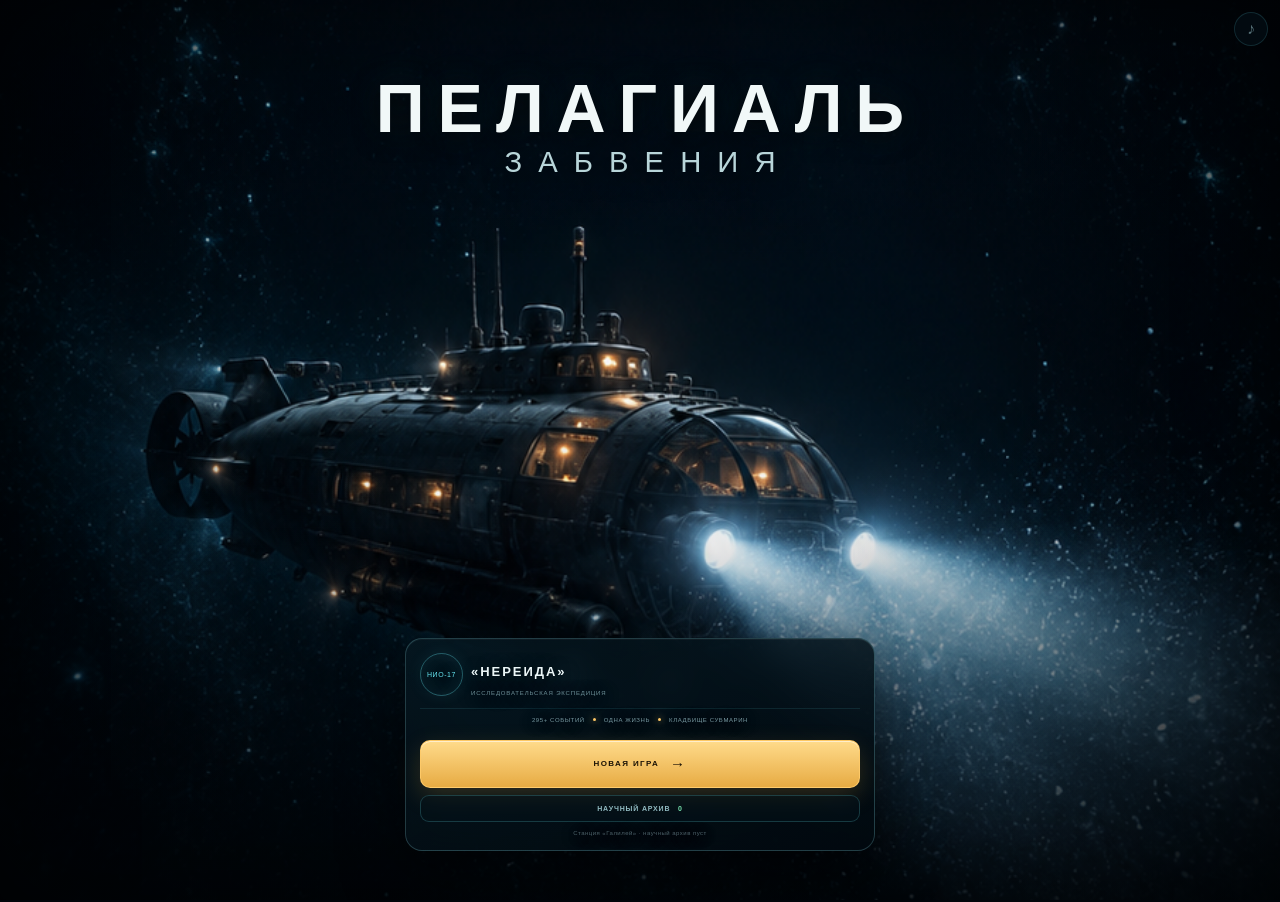
==== index.html @ 8b0d0ba3 "Add files via upload" ====
<!doctype html>
<html lang="ru">
<head>
  <meta charset="utf-8">
  <meta name="viewport" content="width=device-width,initial-scale=1,viewport-fit=cover,user-scalable=no">
  <meta name="theme-color" content="#061019">
  <meta name="mobile-web-app-capable" content="yes">
  <meta name="apple-mobile-web-app-capable" content="yes">
  <meta name="apple-mobile-web-app-status-bar-style" content="black-translucent">
  <meta name="apple-mobile-web-app-title" content="Пелагиаль забвения">
  <meta name="application-name" content="Пелагиаль забвения">
  <meta name="format-detection" content="telephone=no">
  <meta name="description" content="Пелагиаль забвения — сюжетная подлёдная экспедиция">
  <title>Пелагиаль забвения</title>
  <link rel="manifest" href="manifest.webmanifest">
  <link rel="icon" href="app-icon-192.png" type="image/png">
  <link rel="apple-touch-icon" href="app-icon-180.png">
  <link rel="stylesheet" href="styles.css?v=29-new-app-id">
</head>
<body>
  <main id="game">
    <canvas id="ocean" aria-hidden="true"></canvas>
    <button id="musicToggle" class="music-toggle muted" type="button" aria-label="Включить музыку" aria-pressed="false" title="Музыка">♪</button>

    <header class="topbar glass">
      <div class="brand"><i>◉</i><div><b>ПЕЛАГИАЛЬ ЗАБВЕНИЯ</b><small>НАУЧНАЯ ЭКСПЕДИЦИЯ · НИО-17</small></div></div>
      <div class="depth"><small id="zoneName">ВЕРХНИЙ ОКЕАН</small><strong><span id="depthValue">2 140</span> м</strong></div>
    </header>

    <section class="resources glass" aria-label="Состояние подлодки">
      <div class="resource hull"><label>КОРПУС <b id="hullText">100%</b></label><i><em id="hullBar"></em></i></div>
      <div class="resource energy"><label>ЭНЕРГИЯ <b id="energyText">100%</b></label><i><em id="energyBar"></em></i></div>
      <div class="resource oxygen"><label>КИСЛОРОД <b id="oxygenText">100%</b></label><i><em id="oxygenBar"></em></i></div>
      <div class="resource heat"><label>ТЕПЛО <b id="heatText">62%</b></label><i><em id="heatBar"></em></i></div>
    </section>

    <section class="mission-card glass">
      <div><small>ТЕКУЩЕЕ ПОГРУЖЕНИЕ</small><h2 id="missionTitle">Погружение не начато</h2><p id="missionObjective">Начните новую игру и узнайте, что ждёт «Нереиду» в глубине.</p></div>
      <div class="route-progress"><i><em id="routeProgress"></em></i><span id="routeText">БАЗА «ГАЛИЛЕЙ»</span></div>
      <div class="mission-actions"><button id="archiveBtn" class="small-btn archive-button">АРХИВ <b id="archiveCount">0</b></button><button id="cargoBtn" class="small-btn cargo-button" disabled>ГРУЗ <b id="cargoCount">0/6</b></button><button id="journalBtn" class="small-btn">ЖУРНАЛ</button></div>
    </section>

    <section class="interior glass" aria-label="Интерьер подлодки Нереида">
      <header class="interior-heading">
        <div><small>БОКОВОЙ РАЗРЕЗ · НИО-17</small><b id="shipStatus">СИСТЕМЫ В НОРМЕ</b></div>
        <span id="ambientStatus">Лёд над корпусом: 11,4 км</span>
      </header>
      <div class="cutaway-scroll">
        <div id="submarine" class="submarine">
          <div class="outer-hull"></div>
          <div class="hull-ribs"></div>
          <div class="keel"></div>
          <div class="ballast ballast-a"></div><div class="ballast ballast-b"></div>
          <div class="bow"></div><div class="stern"></div><div class="conning"><i></i></div>
          <div class="propeller"><i></i><i></i><i></i></div>
          <div class="nav-light nav-light-a"></div><div class="nav-light nav-light-b"></div>
          <article class="room hydro-room" data-room="hydro">
            <div class="ceiling-lamp"></div><div class="pipes"></div>
            <div class="sonar-rack"><i></i><i></i><i></i></div><div class="chair"></div>
            <span class="person person-a"><i></i></span>
            <div class="room-label"><b>01 · ГИДРОФОН</b><small id="hydroTask">Пассивное наблюдение</small></div>
            <div class="room-fx"><i class="leak"></i><i class="spark"></i><i class="fire"></i></div>
          </article>
          <article class="room command-room" data-room="command">
            <div class="ceiling-lamp"></div><div class="pipes"></div>
            <div class="chart-table"><i></i></div><div class="windows"><i></i><i></i><i></i></div>
            <span class="person person-b"><i></i></span><span class="person person-c"><i></i></span>
            <div class="room-label"><b>02 · РУБКА</b><small id="commandTask">Стоянка у станции</small></div>
            <div class="room-fx"><i class="leak"></i><i class="spark"></i><i class="fire"></i></div>
          </article>
          <article class="room reactor-room" data-room="reactor">
            <div class="ceiling-lamp"></div><div class="pipes"></div>
            <div class="reactor"><i></i><span></span></div><div class="gauges"><i></i><i></i><i></i></div>
            <span class="person person-d"><i></i></span>
            <div class="room-label"><b>03 · РЕАКТОР</b><small id="reactorTask">Номинальная мощность</small></div>
            <div class="room-fx"><i class="leak"></i><i class="spark"></i><i class="fire"></i></div>
          </article>
          <article class="room lab-room" data-room="lab">
            <div class="ceiling-lamp"></div><div class="pipes"></div>
            <div class="specimen"><i></i></div><div class="lab-table"><i></i><i></i></div>
            <span class="person person-e"><i></i></span>
            <div class="room-label"><b>04 · ЛАБОРАТОРИЯ</b><small id="labTask">Контейнеры пусты</small></div>
            <div class="room-fx"><i class="leak"></i><i class="spark"></i><i class="fire"></i></div>
          </article>
          <div class="waterline"></div>
        </div>
      </div>
    </section>

    <section class="captain-console glass">
      <div class="passive-sonar" aria-label="Пассивный сонар">
        <canvas id="sonar" width="300" height="180"></canvas>
        <div class="sonar-copy"><small>ПАССИВНЫЙ ГИДРОФОН</small><b id="contactTitle">ОКЕАН СПОКОЕН</b><span id="contactText">Только треск ледяной коры</span></div>
      </div>
      <div class="journey-controls">
        <small>РЕЖИМ ДВИЖЕНИЯ</small>
        <div class="speed-buttons">
          <button data-speed="silent"><b>ТИХИЙ</b><span>меньше риска</span></button>
          <button data-speed="cruise" class="active"><b>КРЕЙСЕРСКИЙ</b><span>обычный ход</span></button>
          <button data-speed="full"><b>ПОЛНЫЙ</b><span>быстрее, опаснее</span></button>
        </div>
        <button id="continueBtn" class="continue-btn" disabled><span>ПОГРУЖАТЬСЯ ГЛУБЖЕ</span><small id="continueHint">Сначала начните новую игру</small></button>
      </div>
    </section>

    <section id="messageLog" class="message-log glass" aria-live="polite">«Нереида» закреплена в доке станции «Галилей».</section>

    <div id="intro" class="overlay visible">
      <section class="dialog intro-dialog">
        <header class="menu-heading">
          <h1>ПЕЛАГИАЛЬ <span>ЗАБВЕНИЯ</span></h1>
        </header>
        <div class="menu-launch">
          <div class="menu-vessel"><span>НИО-17</span><b>«НЕРЕИДА»</b><small>ИССЛЕДОВАТЕЛЬСКАЯ ЭКСПЕДИЦИЯ</small></div>
          <div class="menu-meta"><span>295+ СОБЫТИЙ</span><i></i><span>ОДНА ЖИЗНЬ</span><i></i><span>КЛАДБИЩЕ СУБМАРИН</span></div>
          <button id="startBtn" class="primary-btn">НОВАЯ ИГРА <span>→</span></button>
          <button id="menuArchiveBtn" class="menu-archive-btn">НАУЧНЫЙ АРХИВ <b id="menuArchiveCount">0</b></button>
          <small id="saveNote">Станция «Галилей» · канал связи установлен</small>
        </div>
      </section>
    </div>

    <div id="eventOverlay" class="overlay event-overlay" role="dialog" aria-modal="true">
      <section class="dialog event-dialog">
        <div class="event-art"><div id="eventGlyph">◉</div><i></i><i></i><i></i></div>
        <div id="eventSequence" class="event-sequence" aria-hidden="true"><span>КРУПНОЕ СОБЫТИЕ</span><i><em></em></i><b>ЭТАП 1/3</b></div>
        <div class="eyebrow" id="eventType">СОБЫТИЕ</div>
        <h2 id="eventTitle">Неизвестный сигнал</h2>
        <p id="eventText"></p>
        <blockquote id="eventQuote"></blockquote>
        <div id="eventChoices" class="event-choices"></div>
        <div id="eventResult" class="event-result"><p></p><div class="effects"></div><button id="eventContinue" class="primary-btn">ПРОДОЛЖИТЬ</button></div>
      </section>
    </div>

    <div id="zoneOverlay" class="overlay zone-overlay" role="dialog" aria-modal="true" aria-labelledby="zoneTitle">
      <section class="dialog zone-dialog">
        <div class="zone-visual"><div id="zoneGlyph">I</div><i></i><i></i><i></i></div>
        <div id="zoneCode" class="eyebrow">ЗОНА I</div>
        <h2 id="zoneTitle">ПОДЛЁДНЫЙ ШЕЛЬФ</h2>
        <b id="zoneSubtitle" class="zone-subtitle">Граница человеческого присутствия</b>
        <p id="zoneDescription"></p>
        <div id="zonePhenomena" class="zone-phenomena"></div>
        <div class="zone-risk"><span>ОЦЕНКА ЭКСПЕДИЦИИ</span><b id="zoneRisk">УМЕРЕННЫЙ РИСК</b></div>
        <button id="zoneContinue" class="primary-btn">ПРОДОЛЖИТЬ ПОГРУЖЕНИЕ</button>
      </section>
    </div>

    <div id="journalOverlay" class="overlay journal-overlay">
      <section class="dialog journal-dialog">
        <header><div><div class="eyebrow">ПАМЯТЬ «НЕРЕИДЫ»</div><h2>КАПИТАНСКИЙ ЖУРНАЛ</h2></div><button id="closeJournal" class="close-btn">×</button></header>
        <div id="journalEntries" class="journal-entries"></div>
      </section>
    </div>

    <div id="cargoOverlay" class="overlay cargo-overlay" role="dialog" aria-modal="true" aria-labelledby="cargoTitle">
      <section class="dialog cargo-dialog">
        <header><div><div class="eyebrow">СКЛАДСКОЙ МОДУЛЬ · 6 ЯЧЕЕК</div><h2 id="cargoTitle">ГРУЗОВОЙ ОТСЕК</h2></div><button id="closeCargo" class="close-btn" aria-label="Закрыть">×</button></header>
        <div class="cargo-summary"><span id="cargoStatus">ОТСЕК ПУСТ</span><small>Находки не переносятся на новую лодку, но могут сохраниться в затонувшем корпусе.</small></div>
        <div id="cargoSlots" class="cargo-slots"></div>
      </section>
    </div>

    <div id="archiveOverlay" class="overlay archive-overlay" role="dialog" aria-modal="true" aria-labelledby="archiveTitle">
      <section class="dialog archive-dialog">
        <header><div><div class="eyebrow">НАУЧНАЯ БАЗА ДАННЫХ · НИО-17</div><h2 id="archiveTitle">АРХИВ ОТКРЫТИЙ</h2></div><button id="closeArchive" class="close-btn" aria-label="Закрыть">×</button></header>
        <div class="archive-overview"><div><strong id="archiveTotal">0</strong><span>ЗАПИСЕЙ</span></div><p>Каждое подтверждённое наблюдение сохраняется между экспедициями. Альтернативные решения могут открыть другие сведения об одном феномене.</p></div>
        <div id="archiveFilters" class="archive-filters"></div>
        <div id="archiveEntries" class="archive-entries"></div>
      </section>
    </div>

    <div id="endOverlay" class="overlay end-overlay">
      <section class="dialog end-dialog">
        <div class="eyebrow" id="endEyebrow">СВЯЗЬ ПОТЕРЯНА</div>
        <h2 id="endTitle">Океан запомнил «Нереиду»</h2><p id="endText"></p>
        <button id="endBtn" class="primary-btn">НОВАЯ ИГРА</button>
      </section>
    </div>
  </main>
  <script src="events-pack-2.js?v=29-new-app-id"></script>
  <script src="events-pack-3.js?v=29-new-app-id"></script>
  <script src="major-scenes.js?v=29-new-app-id"></script>
  <script src="science-data.js?v=29-new-app-id"></script>
  <script src="app.js?v=29-new-app-id"></script>
</body>
</html>
---- styles.css ----
:root{--cyan:#66e8f3;--blue:#1685a1;--amber:#ffc867;--red:#ff665c;--green:#76e1ae;--ink:#030a10;--panel:rgba(5,18,27,.86);--line:rgba(102,232,243,.18)}
*{box-sizing:border-box}
html{width:100%;height:100%;overflow:hidden;overscroll-behavior:none;background:#02070c}
body{width:100%;height:100%;margin:0;overflow-x:hidden;overflow-y:auto;overscroll-behavior:none;-webkit-overflow-scrolling:touch;background:#02070c;color:#dcebed;font-family:Inter,Segoe UI,Arial,sans-serif}
body.app-standalone{-webkit-user-select:none;user-select:none;-webkit-touch-callout:none}
input,textarea,[contenteditable="true"]{-webkit-user-select:text;user-select:text}
button{font:inherit}
#game{position:relative;min-height:100vh;min-height:100dvh;padding:max(12px,env(safe-area-inset-top)) max(12px,env(safe-area-inset-right)) max(22px,env(safe-area-inset-bottom)) max(12px,env(safe-area-inset-left));overflow:hidden;background:radial-gradient(circle at 50% 20%,rgba(18,84,104,.25),transparent 35%)}
#ocean{position:fixed;inset:0;width:100%;height:100%;opacity:.7;pointer-events:none}
.music-toggle{position:fixed;z-index:80;top:max(12px,env(safe-area-inset-top));right:12px;width:34px;height:34px;padding:0;border:1px solid rgba(102,232,243,.34);border-radius:50%;color:var(--cyan);background:rgba(3,14,22,.72);box-shadow:0 5px 20px rgba(0,0,0,.38),inset 0 0 16px rgba(102,232,243,.06);backdrop-filter:blur(9px);font-size:16px;line-height:1;cursor:pointer;transition:.25s}
.music-toggle:hover{border-color:var(--cyan);box-shadow:0 5px 22px rgba(0,0,0,.45),0 0 15px rgba(102,232,243,.15)}
.music-toggle.muted{color:#58737a;border-color:rgba(102,232,243,.14);box-shadow:none}
.glass{position:relative;z-index:2;border:1px solid var(--line);background:linear-gradient(145deg,rgba(8,29,40,.9),rgba(2,11,18,.92));box-shadow:0 12px 32px rgba(0,0,0,.35),inset 0 1px rgba(255,255,255,.025);backdrop-filter:blur(12px)}
.topbar{height:58px;max-width:1100px;margin:0 auto 8px;padding:9px 55px 9px 13px;display:flex;align-items:center;justify-content:space-between;border-radius:15px}
.brand{display:flex;align-items:center;gap:9px}.brand>i{display:grid;place-items:center;width:34px;height:34px;border:1px solid rgba(102,232,243,.3);border-radius:50%;color:var(--cyan);font-style:normal;box-shadow:0 0 18px rgba(102,232,243,.16)}
.brand b,.brand small,.depth small,.depth strong{display:block}.brand b{font-size:12px;letter-spacing:.18em}.brand small{margin-top:2px;color:#668992;font-size:6px;letter-spacing:.13em}
.depth{text-align:right}.depth small{color:#6b9099;font-size:6px;letter-spacing:.14em}.depth strong{margin-top:2px;color:var(--cyan);font-size:15px}
.resources{max-width:1100px;margin:0 auto 8px;padding:9px 11px;display:grid;grid-template-columns:repeat(4,1fr);gap:10px;border-radius:13px}
.resource label{display:flex;justify-content:space-between;margin-bottom:5px;color:#7998a0;font-size:7px;letter-spacing:.09em}.resource label b{color:#d8e8eb}.resource>i{display:block;height:5px;overflow:hidden;border-radius:5px;background:#081218}.resource>i>em{display:block;width:100%;height:100%;border-radius:inherit;background:var(--cyan);box-shadow:0 0 9px var(--cyan);transition:width .45s}
.resource.energy>i>em{background:#efbf65;box-shadow:0 0 9px #efbf65}.resource.oxygen>i>em{background:#68bff3;box-shadow:0 0 9px #68bff3}.resource.heat>i>em{background:#e98562;box-shadow:0 0 9px #e98562}
.mission-card{max-width:1100px;margin:0 auto 8px;padding:12px 13px;display:grid;grid-template-columns:1fr minmax(210px,.8fr) auto;align-items:center;gap:14px;border-radius:14px}
.mission-card small{color:var(--amber);font-size:6px;letter-spacing:.15em}.mission-card h2{margin:3px 0 2px;font-size:14px}.mission-card p{margin:0;color:#78949c;font-size:8px}
.route-progress>i{display:block;height:6px;overflow:hidden;border-radius:6px;background:#08151c}.route-progress>i>em{display:block;width:0;height:100%;border-radius:inherit;background:linear-gradient(90deg,var(--cyan),var(--amber));box-shadow:0 0 12px rgba(102,232,243,.5);transition:width .55s}.route-progress>span{display:block;margin-top:5px;color:#66848d;font-size:6px;letter-spacing:.11em;text-align:center}
.mission-actions{display:flex;gap:5px}.small-btn,.close-btn{border:1px solid rgba(102,232,243,.26);color:#9cc6cd;background:rgba(102,232,243,.05);cursor:pointer}.small-btn{padding:7px 9px;border-radius:7px;font-size:6px;letter-spacing:.12em}.small-btn:hover{border-color:var(--cyan);color:var(--cyan)}
.interior{max-width:1100px;margin:0 auto 8px;padding:11px;border-radius:17px;overflow:hidden}
.interior-heading{display:flex;justify-content:space-between;align-items:center;margin-bottom:8px}.interior-heading small,.interior-heading b{display:block}.interior-heading small{color:#607f88;font-size:6px;letter-spacing:.14em}.interior-heading b{margin-top:2px;color:var(--green);font-size:9px;letter-spacing:.08em}.interior-heading>span{color:#5d7a83;font-size:7px}
.cutaway-scroll{overflow-x:auto;overflow-y:hidden;overscroll-behavior:contain;padding:18px 12px 12px;scrollbar-width:thin;scrollbar-color:#174b5a #061017}
.submarine{position:relative;width:980px;height:286px;margin:auto;filter:drop-shadow(0 15px 14px rgba(0,0,0,.65));transition:filter .3s}
.outer-hull{position:absolute;inset:15px 40px 18px;border:13px solid #233a43;border-radius:47% 51% 44% 48%/48% 45% 52% 48%;background:#071219;box-shadow:inset 0 0 0 4px #0b2129,inset 0 0 35px #000,0 0 0 3px #101c21}
.bow{position:absolute;z-index:-1;left:3px;top:81px;width:90px;height:130px;border-radius:80% 0 0 80%;background:linear-gradient(90deg,#16262d,#2a424a)}.stern{position:absolute;z-index:-1;right:0;top:90px;width:95px;height:110px;clip-path:polygon(0 12%,58% 0,100% 18%,69% 50%,100% 82%,58% 100%,0 88%);background:#1b3038}
.conning{position:absolute;z-index:4;left:416px;top:-8px;width:150px;height:53px;border:7px solid #263e47;border-bottom:0;border-radius:50% 50% 0 0;background:#0a1b22}.conning::before{content:"";position:absolute;left:66px;top:-33px;width:9px;height:34px;background:#29434c}.conning i{position:absolute;left:16px;right:16px;bottom:5px;height:9px;background:repeating-linear-gradient(90deg,#6ee5ef 0 8px,transparent 8px 18px);opacity:.3}
.room{position:absolute;z-index:2;top:49px;height:205px;overflow:hidden;border:2px solid #2b4650;background:linear-gradient(#10242c,#08151b 70%,#101a1d);box-shadow:inset 0 0 25px #020608}
.hydro-room{left:82px;width:208px;border-radius:34% 0 0 30%}.command-room{left:292px;width:225px}.reactor-room{left:519px;width:210px}.lab-room{left:731px;width:170px;border-radius:0 30% 34% 0}
.room::before{content:"";position:absolute;left:0;right:0;bottom:28px;height:4px;background:#27373b;box-shadow:0 4px #050a0c}
.ceiling-lamp{position:absolute;z-index:6;left:36%;top:9px;width:55px;height:6px;border-radius:5px;background:#cbebdc;box-shadow:0 0 16px 6px rgba(191,239,218,.18);animation:lamp 5s infinite}.pipes{position:absolute;left:0;right:0;top:23px;height:8px;border-top:3px solid #31444a;border-bottom:2px solid #19282d}
.room-label{position:absolute;z-index:8;left:8px;right:8px;bottom:4px}.room-label b,.room-label small{display:block}.room-label b{color:#a9c4c8;font-size:7px;letter-spacing:.08em}.room-label small{margin-top:2px;color:#58747c;font-size:6px}
.sonar-rack{position:absolute;left:21px;right:42px;top:48px;height:88px;border:3px solid #263f48;border-radius:8px;background:#07141a;box-shadow:inset 0 0 16px #000}.sonar-rack i{display:inline-block;width:35px;height:35px;margin:12px 3px 0 7px;border:2px solid #1d6270;border-radius:50%;background:repeating-radial-gradient(circle,rgba(102,232,243,.35) 0 1px,transparent 1px 7px),conic-gradient(transparent,#5ce3ed,transparent 20%);box-shadow:0 0 10px rgba(102,232,243,.2)}.chair{position:absolute;right:17px;bottom:33px;width:26px;height:45px;border:5px solid #303e40;border-radius:5px;transform:skew(-5deg)}
.windows{position:absolute;left:15px;right:15px;top:41px;display:flex;gap:8px}.windows i{flex:1;height:45px;border:4px solid #263f48;border-radius:45%;background:radial-gradient(circle at 60% 45%,#267b8d,#05171f 60%);box-shadow:inset 0 0 14px #000}.chart-table{position:absolute;left:58px;bottom:45px;width:105px;height:45px;transform:perspective(80px) rotateX(25deg);border:5px solid #31444a;background:#07171d}.chart-table i{display:block;margin:8px;height:16px;background:linear-gradient(90deg,transparent,#45cdda,transparent);opacity:.4}
.reactor{position:absolute;left:54px;top:47px;width:78px;height:114px;border:7px solid #33464a;border-radius:42%;background:#071217;box-shadow:inset 0 0 25px #000}.reactor i{position:absolute;inset:16px;border-radius:40%;background:linear-gradient(90deg,#165f72,#7ff6ef,#165f72);box-shadow:0 0 20px #38cdd8;animation:reactor 2.2s infinite}.reactor span{position:absolute;left:-24px;right:-24px;top:48px;height:12px;border:4px solid #3a4d4d}.gauges{position:absolute;right:11px;top:50px}.gauges i{display:block;width:33px;height:24px;margin:5px;border:2px solid #405258;border-radius:50%;background:radial-gradient(circle at 45% 55%,#8bd8d6 0 1px,#0b171a 2px)}
.specimen{position:absolute;left:22px;top:42px;width:62px;height:110px;border:5px solid #2d4d56;border-radius:40% 40% 14% 14%;background:linear-gradient(90deg,rgba(30,152,164,.18),rgba(84,230,218,.35),rgba(30,152,164,.15));box-shadow:inset 0 0 15px #000,0 0 15px rgba(58,219,218,.12)}.specimen i{position:absolute;left:21px;top:36px;width:18px;height:38px;border-radius:50%;background:#91e3c5;box-shadow:0 0 14px #63d5b3;animation:float 3s ease-in-out infinite}.lab-table{position:absolute;right:8px;bottom:38px;width:65px;height:49px;border-top:6px solid #3b4d50}.lab-table i{display:inline-block;width:13px;height:25px;margin:6px;border:2px solid #39717a;background:#0b2d32}
.person{position:absolute;z-index:7;bottom:31px;width:38px;height:96px;background-image:url("assets/crew-sprites-v1.png");background-repeat:no-repeat;background-size:400% 100%;filter:drop-shadow(0 5px 3px rgba(0,0,0,.75));animation:crew-idle 3.2s ease-in-out infinite;transform-origin:center bottom}.person::before,.person::after,.person i{display:none}.person-a{right:8px;background-position:0 0}.person-b{left:18px;background-position:33.333% 0}.person-c{right:13px;background-position:0 0;transform:scaleX(-1);animation-delay:.7s}.person-d{left:9px;background-position:66.666% 0;animation-delay:1.2s}.person-e{right:7px;background-position:100% 0;animation-delay:1.7s}
.room-fx>*{display:none}.submarine.damage-leak .room:nth-of-type(3) .leak,.submarine.damage-spark .room:nth-of-type(4) .spark,.submarine.damage-fire .room:nth-of-type(5) .fire{display:block;position:absolute;z-index:10}.leak{right:20px;top:28px;width:4px;height:120px;background:linear-gradient(#8ff4ff,rgba(64,170,197,.2));box-shadow:0 0 9px #75e9f7;animation:leak .7s infinite}.spark{left:30px;top:33px;width:5px;height:5px;background:#fff;border-radius:50%;box-shadow:10px 8px #f7ba4e,-8px 14px #fff,5px 21px #f4743d;animation:spark .32s infinite}.fire{left:20px;bottom:30px;width:25px;height:38px;border-radius:50% 50% 25% 25%;background:radial-gradient(circle at 50% 80%,#fff5a7,#ff8a35 38%,#d72c18 67%,transparent 69%);filter:drop-shadow(0 0 9px #f44);animation:fire .25s infinite alternate}.waterline{position:absolute;z-index:5;left:70px;right:68px;bottom:28px;height:0;background:linear-gradient(rgba(55,164,194,.55),rgba(3,69,96,.78));pointer-events:none;transition:height .8s}
.submarine.flooded .waterline{height:55px}.submarine.blackout .room{filter:brightness(.38)}.submarine.blackout .ceiling-lamp{animation:flicker .18s infinite}.submarine.warning{animation:shake .17s 5}
.captain-console{max-width:1100px;margin:0 auto 8px;padding:10px;display:grid;grid-template-columns:minmax(240px,.75fr) 1.25fr;gap:11px;border-radius:16px}
.passive-sonar{position:relative;min-height:180px;overflow:hidden;border:1px solid rgba(102,232,243,.15);border-radius:12px;background:radial-gradient(circle,#0c4c59,#04141c 65%,#02080d)}.passive-sonar canvas{display:block;width:100%;height:180px;opacity:.72}.sonar-copy{position:absolute;left:11px;right:11px;bottom:9px;text-shadow:0 2px 5px #000}.sonar-copy>*{display:block}.sonar-copy small{color:#66a0aa;font-size:6px;letter-spacing:.15em}.sonar-copy b{margin:3px 0;color:var(--cyan);font-size:9px;letter-spacing:.06em}.sonar-copy span{color:#8aa8af;font-size:7px}
.journey-controls{display:flex;flex-direction:column;justify-content:center;padding:4px}.journey-controls>small{margin-bottom:7px;color:#65848d;font-size:6px;letter-spacing:.14em}.speed-buttons{display:grid;grid-template-columns:repeat(3,1fr);gap:6px}.speed-buttons button{padding:10px 5px;border:1px solid rgba(102,232,243,.14);border-radius:9px;color:#73939b;background:#06151c;cursor:pointer}.speed-buttons b,.speed-buttons span{display:block}.speed-buttons b{font-size:7px;letter-spacing:.09em}.speed-buttons span{margin-top:3px;font-size:6px}.speed-buttons button.active{border-color:var(--amber);color:#ffe0a3;background:rgba(255,200,103,.08);box-shadow:inset 0 0 20px rgba(255,200,103,.04)}
.continue-btn,.primary-btn{border:1px solid var(--amber);border-radius:10px;color:#231604;background:linear-gradient(#ffd680,#e7a83b);box-shadow:0 7px 20px rgba(232,169,61,.13);cursor:pointer}.continue-btn{margin-top:8px;padding:12px}.continue-btn span,.continue-btn small{display:block}.continue-btn span{font-size:9px;font-weight:800;letter-spacing:.12em}.continue-btn small{margin-top:3px;font-size:6px;opacity:.7}.continue-btn:disabled{border-color:#294049;color:#60747a;background:#0a171d;box-shadow:none;cursor:not-allowed}
.message-log{max-width:1100px;margin:0 auto;padding:9px 12px;border-radius:11px;color:#71909a;font-size:7px;line-height:1.4}
.overlay{position:fixed;z-index:50;inset:0;display:none;align-items:center;justify-content:center;padding:max(16px,env(safe-area-inset-top)) max(16px,env(safe-area-inset-right)) max(16px,env(safe-area-inset-bottom)) max(16px,env(safe-area-inset-left));background:rgba(1,6,10,.94);backdrop-filter:blur(12px);overflow-y:auto;overscroll-behavior:contain}.overlay.visible{display:flex}.dialog{width:min(620px,100%);max-height:calc(100vh - 32px);max-height:calc(100dvh - 32px);overflow-y:auto;overscroll-behavior:contain;padding:22px;border:1px solid rgba(102,232,243,.2);border-radius:18px;background:linear-gradient(145deg,#0a222d,#030c13 72%);box-shadow:0 25px 80px #000}.eyebrow{color:var(--amber);font-size:7px;letter-spacing:.17em}.dialog h1{margin:5px 0 11px;font-size:34px;letter-spacing:.12em}.dialog h2{margin:4px 0 9px;font-size:22px}.dialog p{color:#91aab1;font-size:10px;line-height:1.6}.intro-dialog{position:relative;text-align:center;overflow:hidden}.intro-dialog::before{content:"";position:absolute;left:50%;top:-230px;width:430px;height:430px;transform:translateX(-50%);border:1px solid rgba(102,232,243,.1);border-radius:50%;box-shadow:0 0 80px rgba(57,176,195,.13)}.intro-dialog>*{position:relative}.simple-rules{margin:18px 0;display:grid;grid-template-columns:repeat(3,1fr);gap:6px}.simple-rules span{padding:10px 5px;border:1px solid rgba(102,232,243,.1);border-radius:9px;color:#6f929a;font-size:7px}.simple-rules b{display:block;margin-bottom:4px;color:var(--cyan);font-size:11px}.primary-btn{width:100%;padding:12px;font-size:8px;font-weight:800;letter-spacing:.12em}.intro-dialog>small{display:block;margin-top:9px;color:#4e6c74;font-size:6px}
.event-dialog{width:min(560px,100%)}.event-art{position:relative;height:135px;margin:-22px -22px 18px;display:grid;place-items:center;overflow:hidden;background:radial-gradient(circle at 50% 55%,#155b6b,transparent 32%),linear-gradient(#061a24,#02090e)}.event-art::before{content:"";position:absolute;width:250px;height:250px;border:1px solid rgba(102,232,243,.12);border-radius:50%;box-shadow:0 0 40px rgba(102,232,243,.08)}.event-art div{position:relative;z-index:2;color:var(--cyan);font-size:47px;text-shadow:0 0 25px var(--cyan)}.event-art>i{position:absolute;width:4px;height:4px;border-radius:50%;background:#8eeaf1;box-shadow:0 0 8px #8eeaf1}.event-art>i:nth-of-type(1){left:20%;top:34%}.event-art>i:nth-of-type(2){right:17%;top:63%}.event-art>i:nth-of-type(3){left:63%;top:20%}.event-dialog blockquote{margin:11px 0;padding:9px 11px;border-left:2px solid var(--amber);color:#b7c8ca;background:rgba(255,200,103,.035);font-size:9px;font-style:italic;line-height:1.5}.event-choices{display:grid;gap:7px;margin-top:15px}.event-choices button{padding:10px 11px;border:1px solid rgba(102,232,243,.18);border-radius:10px;color:#b6cfd3;background:rgba(7,28,37,.82);text-align:left;cursor:pointer}.event-choices button:hover{border-color:var(--cyan);background:rgba(102,232,243,.07)}.event-choices b,.event-choices span,.event-choices small{display:block}.event-choices b{font-size:9px}.event-choices span{margin:3px 0;color:#78969e;font-size:7px;line-height:1.35}.event-choices small{color:var(--amber);font-size:6px;letter-spacing:.06em}.event-result{display:none;margin-top:14px;padding-top:12px;border-top:1px solid rgba(102,232,243,.12)}.event-result.visible{display:block}.event-result .effects{display:flex;flex-wrap:wrap;gap:5px;margin:9px 0 13px}.effect{padding:5px 7px;border:1px solid rgba(102,232,243,.14);border-radius:6px;color:#8ed4dc;font-size:7px}.effect.bad{border-color:rgba(255,102,92,.25);color:#ff8e86}.effect.good{border-color:rgba(118,225,174,.25);color:#8be8bb}
.missions-dialog,.journal-dialog{width:min(760px,100%)}.missions-dialog header,.journal-dialog header{display:flex;justify-content:space-between;align-items:flex-start}.close-btn{width:34px;height:34px;border-radius:50%;font-size:19px}.missions-lead{margin-top:0}.mission-list{display:grid;grid-template-columns:repeat(2,1fr);gap:9px;margin-top:14px}.mission-option{position:relative;min-height:175px;padding:13px;border:1px solid rgba(102,232,243,.14);border-radius:13px;color:#b8cdd1;background:linear-gradient(145deg,rgba(11,44,56,.7),rgba(3,14,21,.9));text-align:left;cursor:pointer}.mission-option:hover{border-color:var(--cyan)}.mission-option.locked{opacity:.38;cursor:not-allowed}.mission-option.complete::after{content:"ИССЛЕДОВАНО";position:absolute;right:8px;top:8px;padding:4px 6px;border:1px solid rgba(118,225,174,.3);border-radius:5px;color:var(--green);font-size:5px;letter-spacing:.1em}.mission-option>span{display:grid;place-items:center;width:35px;height:35px;margin-bottom:9px;border:1px solid rgba(102,232,243,.25);border-radius:50%;color:var(--cyan);font-size:17px}.mission-option small,.mission-option b,.mission-option em{display:block}.mission-option small{color:var(--amber);font-size:6px;letter-spacing:.11em}.mission-option b{margin:3px 0 6px;font-size:12px}.mission-option p{margin:0 0 8px;font-size:8px;line-height:1.45}.mission-option em{position:absolute;left:13px;bottom:11px;color:#698a93;font-size:6px;font-style:normal}.journal-entries{display:grid;gap:8px;margin-top:14px}.journal-entry{padding:11px;border-left:2px solid var(--cyan);background:rgba(102,232,243,.035)}.journal-entry small{color:#61848c;font-size:6px;letter-spacing:.12em}.journal-entry b{display:block;margin:3px 0;font-size:10px}.journal-entry p{margin:0;font-size:8px}.end-dialog{text-align:center}
@keyframes lamp{0%,88%,100%{opacity:1}89%{opacity:.2}91%{opacity:.8}93%{opacity:.15}95%{opacity:1}}@keyframes reactor{50%{filter:brightness(1.45);transform:scale(.97)}}@keyframes float{50%{transform:translateY(-7px) rotate(7deg)}}@keyframes idle{50%{transform:translateY(-1px)}}@keyframes leak{50%{opacity:.55;transform:scaleY(.96)}}@keyframes spark{50%{opacity:.2;transform:translate(2px,4px)}}@keyframes fire{to{transform:scaleX(.85) scaleY(1.08)}}@keyframes flicker{0%,100%{opacity:.15}50%{opacity:.8}}@keyframes shake{25%{transform:translateX(-2px)}75%{transform:translateX(2px)}}
@media(max-width:720px){
  #game{padding-left:7px;padding-right:7px}.topbar{height:52px}.brand small{max-width:180px}.resources{grid-template-columns:repeat(2,1fr);gap:8px}.mission-card{grid-template-columns:1fr auto}.route-progress{grid-column:1/-1;grid-row:2}.mission-actions{grid-column:2;grid-row:1}.mission-card p{max-width:260px}.captain-console{grid-template-columns:1fr}.passive-sonar,.passive-sonar canvas{min-height:145px;height:145px}.dialog{padding:17px}.event-art{margin:-17px -17px 16px}.mission-list{grid-template-columns:1fr}.simple-rules{grid-template-columns:1fr}.simple-rules span{display:flex;align-items:center;gap:9px;text-align:left}.simple-rules b{margin:0}.interior-heading>span{display:none}
}
@media(max-width:420px){.brand b{font-size:10px}.brand small{font-size:5px;max-width:145px}.depth strong{font-size:12px}.mission-card h2{font-size:12px}.mission-card p{font-size:7px}.small-btn{padding:6px}.speed-buttons b{font-size:6px}.speed-buttons span{font-size:5px}.dialog h1{font-size:28px}.dialog h2{font-size:19px}}
@media(prefers-reduced-motion:reduce){*{animation-duration:.01ms!important;animation-iteration-count:1!important;transition-duration:.01ms!important}}

/* v17 · cinematic Europa main menu */
#intro{padding:0;align-items:stretch;overflow:hidden;background:#01070b;backdrop-filter:none}
#intro::before{content:"";position:absolute;z-index:0;inset:-2%;background-image:linear-gradient(180deg,rgba(0,6,11,.18) 0%,rgba(0,7,12,0) 34%,rgba(0,4,8,.05) 58%,rgba(0,4,8,.78) 100%),url("assets/menu-nereida-v1.png");background-size:cover;background-position:center 48%;animation:menu-breathe 18s ease-in-out infinite alternate;transform-origin:center}
#intro::after{content:"";position:absolute;z-index:1;inset:0;pointer-events:none;background:radial-gradient(ellipse at 50% 48%,transparent 24%,rgba(0,5,9,.18) 62%,rgba(0,3,6,.7) 100%),linear-gradient(90deg,rgba(0,4,8,.4),transparent 22%,transparent 78%,rgba(0,4,8,.4));box-shadow:inset 0 0 100px rgba(0,0,0,.48)}
#intro .intro-dialog{position:relative;z-index:2;width:min(760px,100%);height:100%;max-height:none;padding:max(28px,env(safe-area-inset-top)) 22px max(24px,env(safe-area-inset-bottom));display:flex;flex-direction:column;justify-content:space-between;align-items:center;overflow:visible;border:0;border-radius:0;background:none;box-shadow:none;text-align:center;text-shadow:0 2px 16px #000}
#intro .intro-dialog::before{display:none}
.menu-heading{width:100%;padding-top:clamp(18px,5.5vh,70px);animation:menu-reveal 1.2s ease-out both}
.menu-heading .eyebrow{color:#9dc9d0;font-size:clamp(7px,1.1vw,10px);font-weight:600;letter-spacing:.34em;text-shadow:0 0 20px rgba(102,232,243,.48)}
#intro .menu-heading h1{margin:0;color:#f1f8f8;font-size:clamp(34px,7.3vw,68px);font-weight:650;line-height:.9;letter-spacing:.19em;text-indent:.19em;text-shadow:0 4px 24px #000,0 0 42px rgba(104,220,234,.14)}
#intro .menu-heading h1 span{display:block;margin-top:10px;color:#b8d5d9;font-size:.43em;font-weight:500;letter-spacing:.55em;text-indent:.55em}
#intro .menu-heading p{margin:0;color:rgba(206,229,231,.72);font-size:clamp(9px,1.25vw,12px);font-weight:300;letter-spacing:.08em}
.menu-launch{width:min(470px,100%);margin-bottom:clamp(5px,2.8vh,28px);padding:14px;border:1px solid rgba(138,220,229,.23);border-radius:17px;background:linear-gradient(155deg,rgba(6,24,33,.78),rgba(1,9,15,.9));box-shadow:0 18px 60px rgba(0,0,0,.62),inset 0 1px rgba(255,255,255,.04);backdrop-filter:blur(12px);animation:menu-reveal 1.2s .18s ease-out both}
.menu-vessel{display:grid;grid-template-columns:auto 1fr;align-items:end;gap:0 8px;text-align:left}.menu-vessel span{grid-row:1/3;align-self:center;display:grid;place-items:center;width:43px;height:43px;border:1px solid rgba(102,232,243,.35);border-radius:50%;color:var(--cyan);font-size:7px;letter-spacing:.08em;box-shadow:inset 0 0 20px rgba(102,232,243,.07),0 0 16px rgba(102,232,243,.08)}.menu-vessel b{color:#ecf7f8;font-size:13px;letter-spacing:.15em}.menu-vessel small{color:#6e929a;font-size:6px;letter-spacing:.14em}
.menu-meta{margin:12px 0 9px;padding:8px 4px;display:flex;align-items:center;justify-content:center;gap:8px;border-top:1px solid rgba(102,232,243,.1);color:#789ba3;font-size:6px;letter-spacing:.1em}.menu-meta i{width:3px;height:3px;border-radius:50%;background:var(--amber);box-shadow:0 0 7px var(--amber)}
#intro .primary-btn{height:48px;display:flex;align-items:center;justify-content:center;gap:11px;border:1px solid rgba(255,203,105,.88);border-radius:10px;color:#1b1205;background:linear-gradient(180deg,#ffdb8b,#e7ab43);box-shadow:0 8px 25px rgba(232,169,61,.2),inset 0 1px rgba(255,255,255,.55);font-size:8px;font-weight:900;letter-spacing:.17em;text-shadow:none;transition:transform .2s,box-shadow .2s}
#intro .primary-btn span{font-size:15px;line-height:1;transition:transform .2s}
#intro .primary-btn:hover{transform:translateY(-1px);box-shadow:0 10px 32px rgba(232,169,61,.32),inset 0 1px rgba(255,255,255,.6)}
#intro .primary-btn:hover span{transform:translateX(3px)}
#intro #saveNote{display:block;margin-top:8px;color:rgba(133,168,175,.58);font-size:6px;letter-spacing:.08em}
@keyframes menu-breathe{from{transform:scale(1.01)}to{transform:scale(1.045)}}
@keyframes menu-reveal{from{opacity:0;transform:translateY(12px)}to{opacity:1;transform:translateY(0)}}
@media(max-width:520px){#intro::before{inset:0;background-position:center center;animation:none}#intro::after{background:linear-gradient(180deg,rgba(0,5,9,.28),transparent 28%,transparent 58%,rgba(0,4,8,.86) 100%),radial-gradient(ellipse at 50% 48%,transparent 22%,rgba(0,4,8,.48) 100%)}#intro .intro-dialog{padding-left:16px;padding-right:16px}.menu-heading{padding-top:4.5vh}.menu-launch{padding:12px;margin-bottom:1.5vh}.menu-meta{gap:5px;font-size:5px}#intro .primary-btn{height:46px}}

/* v19 · refined control room and detailed Nereida cutaway */
:root{--steel:#314a53;--steel-hi:#71909a;--deep:#02090e;--glow:rgba(102,232,243,.22)}
body{background:radial-gradient(circle at 50% -10%,#123b49 0,#04131b 35%,#010509 75%);background-attachment:fixed}
#game::before{content:"";position:fixed;z-index:0;inset:0;pointer-events:none;background:linear-gradient(112deg,transparent 12%,rgba(93,209,225,.025) 28%,transparent 43%),radial-gradient(ellipse at 50% 42%,rgba(33,116,135,.12),transparent 52%);mix-blend-mode:screen}
.glass{border-color:rgba(113,210,222,.22);background:linear-gradient(155deg,rgba(11,35,46,.94),rgba(3,13,20,.96) 68%,rgba(5,22,30,.94));box-shadow:0 16px 38px rgba(0,0,0,.42),inset 0 1px rgba(207,248,252,.045),inset 0 -1px rgba(0,0,0,.8)}
.topbar{border-top-color:rgba(151,236,244,.35);background:linear-gradient(105deg,rgba(10,37,49,.96),rgba(3,15,23,.96))}
.brand>i{position:relative;background:radial-gradient(circle,#113b46 0 28%,#06161d 30%);box-shadow:0 0 20px rgba(102,232,243,.2),inset 0 0 12px rgba(102,232,243,.12)}
.brand>i::after{content:"";position:absolute;inset:5px;border:1px dashed rgba(102,232,243,.28);border-radius:50%;animation:ui-spin 12s linear infinite}
.resources{background:linear-gradient(180deg,rgba(7,29,39,.95),rgba(2,12,18,.95))}
.resource{padding:3px 4px}.resource>i{height:7px;border:1px solid rgba(122,189,200,.11);background:repeating-linear-gradient(90deg,#061016 0 12%,#0b1d24 12% 13%)}
.resource>i>em{position:relative;background:linear-gradient(90deg,#218da0,#7ff4f6);box-shadow:0 0 11px rgba(102,232,243,.58)}
.resource>i>em::after{content:"";position:absolute;inset:1px 4px auto;height:1px;background:rgba(255,255,255,.46)}
.mission-card{border-left:2px solid rgba(255,200,103,.42)}
.mission-card h2{color:#eaf5f6;text-shadow:0 0 18px rgba(102,232,243,.11)}
.small-btn{background:linear-gradient(180deg,rgba(28,75,87,.3),rgba(3,15,21,.65));box-shadow:inset 0 1px rgba(255,255,255,.04)}
.interior{padding:13px;border-color:rgba(102,232,243,.28);background:linear-gradient(180deg,rgba(8,32,42,.96),rgba(2,10,16,.98));box-shadow:0 18px 46px rgba(0,0,0,.48),inset 0 1px rgba(176,238,244,.06)}
.interior::before{content:"";position:absolute;z-index:-1;left:0;right:0;top:45px;bottom:0;pointer-events:none;background:radial-gradient(ellipse at 50% 42%,rgba(27,107,124,.2),transparent 45%),linear-gradient(180deg,rgba(9,47,61,.18),rgba(0,5,9,.72)),repeating-linear-gradient(115deg,transparent 0 80px,rgba(73,161,177,.025) 80px 82px)}
.interior-heading{padding:0 3px 9px;border-bottom:1px solid rgba(102,232,243,.1)}
.interior-heading b{font-size:10px;text-shadow:0 0 12px currentColor}.interior-heading>span{padding:5px 8px;border:1px solid rgba(102,232,243,.1);border-radius:5px;background:#06151c}
.cutaway-scroll{position:relative;padding:29px 12px 19px;background:radial-gradient(ellipse at 50% 95%,rgba(30,102,116,.15),transparent 55%)}
.cutaway-scroll::after{content:"";position:absolute;left:7%;right:7%;bottom:10px;height:13px;border-radius:50%;background:rgba(0,0,0,.72);filter:blur(8px);pointer-events:none}
.submarine{height:304px;filter:drop-shadow(0 20px 18px rgba(0,0,0,.78)) drop-shadow(0 0 8px rgba(68,158,172,.1))}
.outer-hull{inset:13px 37px 23px;border:14px solid #2a4149;background:linear-gradient(180deg,#0a1d24 0,#061117 47%,#02080c 100%);box-shadow:inset 0 0 0 3px #49616a,inset 0 0 0 7px #101f24,inset 0 16px 26px rgba(106,158,168,.09),inset 0 -22px 30px #000,0 0 0 3px #10191d,0 0 0 5px rgba(80,112,120,.24)}
.outer-hull::before{content:"";position:absolute;inset:-10px;border-radius:inherit;opacity:.34;background:repeating-linear-gradient(90deg,transparent 0 46px,rgba(151,184,190,.24) 47px 49px,transparent 50px 92px),radial-gradient(circle at 50% 0,rgba(206,231,233,.2),transparent 42%);mask:linear-gradient(#000 0 18%,transparent 19% 80%,#000 81%)}
.outer-hull::after{content:"НИО-17  •  NEREIDA";position:absolute;left:116px;bottom:-10px;color:rgba(176,205,209,.35);font-size:7px;letter-spacing:.28em}
.hull-ribs{position:absolute;z-index:4;left:78px;right:76px;top:42px;height:220px;pointer-events:none;background:repeating-linear-gradient(90deg,transparent 0 101px,rgba(101,134,142,.28) 102px 104px,rgba(4,10,13,.8) 105px 108px,transparent 109px 113px);mask:linear-gradient(90deg,transparent,#000 5% 95%,transparent)}
.keel{position:absolute;z-index:1;left:167px;right:150px;bottom:8px;height:22px;border:3px solid #263a40;border-radius:0 0 50% 50%;background:linear-gradient(#18282e,#081014);box-shadow:inset 0 2px #4d6268,0 5px 8px #000}
.ballast{position:absolute;z-index:3;bottom:24px;height:27px;border:3px solid #354b52;border-radius:50%;background:repeating-linear-gradient(90deg,#0a171c 0 19px,#283a40 20px 22px);box-shadow:inset 0 3px 7px #000}.ballast-a{left:180px;width:250px}.ballast-b{right:166px;width:260px}
.bow{z-index:0;left:0;top:76px;width:100px;height:146px;border:3px solid #344b53;border-right:0;background:radial-gradient(circle at 73% 33%,#516b73 0,#243941 28%,#0b171c 72%);box-shadow:inset 0 7px rgba(255,255,255,.05),inset -12px 0 18px #050b0e}
.bow::before{content:"";position:absolute;left:17px;top:57px;width:35px;height:8px;border:3px solid #466068;border-radius:50%;background:#02090d;box-shadow:0 22px 0 -1px #030a0d}
.stern{z-index:0;right:-2px;top:85px;width:104px;height:124px;border-left:3px solid #435a62;background:linear-gradient(90deg,#0c1b21,#263d45 58%,#111f24)}
.stern::before{content:"";position:absolute;right:23px;top:31px;width:35px;height:55px;border:3px solid #40565d;background:repeating-linear-gradient(0deg,#0b171b 0 7px,#3b5056 8px 10px)}
.propeller{position:absolute;z-index:-1;right:-37px;top:112px;width:65px;height:74px;border-left:8px solid #273c43;animation:propeller-glint 2.4s ease-in-out infinite}.propeller::before{content:"";position:absolute;left:12px;top:31px;width:28px;height:12px;border-radius:50%;background:#476068;box-shadow:inset 0 2px #8ca4a9}.propeller i{position:absolute;left:23px;top:4px;width:10px;height:66px;border-radius:80% 15%;background:linear-gradient(90deg,#18282d,#668089,#17272c);transform-origin:center}.propeller i:nth-child(2){transform:rotate(60deg)}.propeller i:nth-child(3){transform:rotate(120deg)}
.conning{left:410px;top:-10px;width:163px;height:58px;border-color:#334b54;background:linear-gradient(180deg,#263d46,#0a181e);box-shadow:inset 0 4px rgba(255,255,255,.04),0 -2px 0 #0a1114}.conning::after{content:"";position:absolute;left:40px;right:40px;top:13px;height:10px;border:2px solid #38535d;border-radius:8px;background:linear-gradient(90deg,#07202a,#51c4d0,#07202a);opacity:.58}.conning::before{background:linear-gradient(90deg,#15272d,#5b737b,#15272d);box-shadow:14px 6px 0 -3px #243a42}
.nav-light{position:absolute;z-index:8;width:6px;height:6px;border-radius:50%;animation:nav-pulse 2s infinite}.nav-light-a{left:73px;top:115px;background:#7df6ff;box-shadow:0 0 12px 5px rgba(102,232,243,.42)}.nav-light-b{right:75px;top:132px;background:#ff6f63;box-shadow:0 0 12px 5px rgba(255,102,92,.32);animation-delay:1s}
.room{top:49px;height:211px;border-color:#3e5962;background:linear-gradient(180deg,#173039 0,#0a1c23 16%,#071319 70%,#0d1d21 100%);box-shadow:inset 0 0 30px #010507,inset 0 1px rgba(190,231,234,.08)}
.room::before{height:8px;bottom:28px;border-top:2px solid #52666b;background:repeating-linear-gradient(90deg,#1b2a2e 0 18px,#4b5c60 19px 21px);box-shadow:0 5px 0 #030709,0 -3px 9px rgba(0,0,0,.5)}
.room::after{content:"";position:absolute;z-index:0;inset:30px 0 35px;pointer-events:none;opacity:.24;background:linear-gradient(90deg,transparent 49%,#76929a 50%,transparent 51%),repeating-linear-gradient(0deg,transparent 0 36px,rgba(116,151,159,.18) 37px 38px);background-size:72px 100%,100% 38px}
.room>*{z-index:2}.ceiling-lamp{height:7px;border:1px solid #d7fff0;background:linear-gradient(90deg,#6c8c87,#effff5,#6c8c87);box-shadow:0 0 8px 3px rgba(213,255,239,.3),0 7px 22px 10px rgba(187,232,217,.08)}
.pipes{z-index:3;top:23px;height:10px;border-top-color:#50646a;border-bottom-color:#27383d;background:repeating-linear-gradient(90deg,transparent 0 45px,#71858a 46px 49px,transparent 50px 68px)}
.room-label{left:5px;right:5px;bottom:2px;height:31px;padding:4px 5px 3px;display:flex;flex-direction:column;align-items:center;justify-content:center;overflow:hidden;border:1px solid rgba(121,182,193,.2);border-radius:4px;background:linear-gradient(180deg,rgba(18,48,58,.96),rgba(4,17,23,.98));box-shadow:inset 0 1px rgba(255,255,255,.045),0 -3px 10px rgba(0,0,0,.42);text-align:center}
.room-label b{width:100%;color:#d3e5e7;font-size:7px;line-height:1.05;letter-spacing:.065em;white-space:nowrap}.room-label small{width:100%;margin-top:3px;color:#71949c;font-size:5.5px;line-height:1;letter-spacing:.02em;white-space:nowrap}
.sonar-rack{border-color:#405c66;background:linear-gradient(145deg,#0d232b,#02080c);box-shadow:inset 0 0 18px #000,0 4px 8px #000}.sonar-rack::after{content:"";position:absolute;left:12px;right:12px;bottom:8px;height:7px;background:repeating-linear-gradient(90deg,#4ec9d6 0 3px,transparent 3px 8px);opacity:.42}
.windows i{border-color:#405c66;background:radial-gradient(circle at 50% 40%,#2992aa 0,#0a3542 26%,#020a0e 72%);box-shadow:inset 0 0 16px #000,0 0 12px rgba(62,190,209,.1)}
.chart-table{border-color:#52676b;background:linear-gradient(145deg,#113b43,#06151a);box-shadow:0 5px 7px #000}.chart-table i{box-shadow:0 0 12px #45cdda}
.reactor{border-color:#4b6267;background:repeating-linear-gradient(90deg,#071216 0 15px,#13242a 16px 18px);box-shadow:inset 0 0 25px #000,0 5px 12px #000}.reactor i{background:linear-gradient(90deg,#0c4353,#8affee 48%,#0c4353);box-shadow:0 0 24px #38cdd8,0 0 45px rgba(56,205,216,.22)}
.gauges i{position:relative;border-color:#50666c;background:radial-gradient(circle at 45% 55%,#b2f4ed 0 1px,#0b171a 2px);box-shadow:inset 0 0 7px #000}.gauges i::after{content:"";position:absolute;left:50%;top:50%;width:11px;height:1px;background:#f5cf78;transform-origin:left;transform:rotate(-32deg)}
.specimen{border-color:#41636c;background:linear-gradient(90deg,rgba(16,91,105,.28),rgba(91,238,220,.38),rgba(16,91,105,.2));box-shadow:inset 0 0 18px #000,0 0 18px rgba(58,219,218,.16)}
.waterline{bottom:30px;background:linear-gradient(rgba(93,215,236,.54),rgba(7,78,105,.8));box-shadow:0 -3px 12px rgba(74,196,219,.34)}
.captain-console{border-top-color:rgba(141,229,237,.3)}
.passive-sonar{background:radial-gradient(circle at 50% 70%,#0d5665,#051b24 48%,#01080c 78%);box-shadow:inset 0 0 35px #000,0 0 18px rgba(102,232,243,.05)}
.speed-buttons button{position:relative;overflow:hidden;background:linear-gradient(180deg,#0a2029,#041015);box-shadow:inset 0 1px rgba(255,255,255,.035)}.speed-buttons button::before{content:"";position:absolute;left:0;top:0;bottom:0;width:2px;background:#284b55}.speed-buttons button.active::before{background:var(--amber);box-shadow:0 0 9px var(--amber)}
.continue-btn{background:linear-gradient(180deg,#ffe09a,#dda03a 70%,#bd7920);box-shadow:0 8px 24px rgba(232,169,61,.2),inset 0 1px rgba(255,255,255,.6),inset 0 -2px rgba(87,47,0,.22)}
.message-log::before{content:"◆";margin-right:8px;color:var(--cyan);text-shadow:0 0 8px var(--cyan)}
.dialog{border-color:rgba(124,222,232,.27);background:linear-gradient(145deg,#0d2a36,#031019 72%);box-shadow:0 28px 90px #000,inset 0 1px rgba(255,255,255,.04)}
.event-choices button{background:linear-gradient(145deg,rgba(11,39,49,.92),rgba(3,15,21,.95));box-shadow:inset 0 1px rgba(255,255,255,.025)}
.music-toggle:not(.muted){animation:music-live 2.2s ease-in-out infinite}
@keyframes ui-spin{to{transform:rotate(360deg)}}
@keyframes propeller-glint{50%{filter:brightness(1.35)}}
@keyframes nav-pulse{0%,100%{opacity:.42}50%{opacity:1}}
@keyframes music-live{50%{box-shadow:0 5px 22px rgba(0,0,0,.45),0 0 18px rgba(102,232,243,.28)}}
@keyframes crew-idle{0%,100%{translate:0 0}50%{translate:0 -1px}}
@media(max-width:720px){.cutaway-scroll{padding-top:24px}.interior{padding:10px}.submarine{filter:drop-shadow(0 15px 14px rgba(0,0,0,.76))}.glass{backdrop-filter:blur(9px)}}

/* v23 · cargo bay */
.cargo-button{display:flex;align-items:center;gap:5px;white-space:nowrap}.cargo-button b{color:var(--amber);font-size:6px}.small-btn:disabled{opacity:.38;cursor:not-allowed}.small-btn:disabled:hover{border-color:rgba(102,232,243,.26);color:#9cc6cd}
.cargo-dialog{width:min(780px,100%)}.cargo-dialog header{display:flex;justify-content:space-between;align-items:flex-start}.cargo-summary{margin:12px 0;padding:9px 11px;display:flex;align-items:center;justify-content:space-between;gap:14px;border:1px solid rgba(102,232,243,.12);border-radius:9px;background:rgba(102,232,243,.035)}.cargo-summary span{color:var(--cyan);font-size:7px;font-weight:700;letter-spacing:.12em;white-space:nowrap}.cargo-summary small{color:#698991;font-size:6px;line-height:1.45;text-align:right}
.cargo-slots{display:grid;grid-template-columns:repeat(2,minmax(0,1fr));gap:8px}.cargo-slot{min-height:118px;padding:10px;display:grid;grid-template-columns:42px 1fr;grid-template-rows:1fr auto;gap:7px 9px;border:1px solid rgba(102,232,243,.17);border-radius:11px;background:linear-gradient(145deg,rgba(10,38,48,.88),rgba(3,14,20,.95));box-shadow:inset 0 1px rgba(255,255,255,.025)}.cargo-glyph{grid-row:1/3;display:grid;place-items:center;width:42px;height:42px;border:1px solid rgba(102,232,243,.28);border-radius:9px;color:var(--cyan);background:radial-gradient(circle,rgba(102,232,243,.12),rgba(2,11,16,.8));font-size:20px;text-shadow:0 0 14px var(--cyan)}.cargo-slot div small,.cargo-slot div b{display:block}.cargo-slot div small{color:#63858d;font-size:5px;letter-spacing:.12em}.cargo-slot div b{margin-top:3px;color:#d8e9eb;font-size:9px}.cargo-slot p{margin:4px 0 0;color:#78949c;font-size:7px;line-height:1.4}.cargo-slot button{grid-column:2;padding:7px 8px;border:1px solid rgba(255,200,103,.38);border-radius:7px;color:#ffd88b;background:rgba(255,200,103,.07);font-size:6px;font-weight:700;letter-spacing:.07em;cursor:pointer}.cargo-slot button:hover{border-color:var(--amber);background:rgba(255,200,103,.13)}.cargo-slot.empty{display:flex;flex-direction:column;align-items:center;justify-content:center;gap:4px;border-style:dashed;background:rgba(2,11,16,.45);text-align:center}.cargo-slot.empty span{color:#36545c;font-size:7px}.cargo-slot.empty b{color:#4e6b72;font-size:7px;letter-spacing:.08em}.cargo-slot.empty small{color:#385159;font-size:6px}.cargo-effect{font-weight:700;letter-spacing:.04em}
@media(max-width:620px){.cargo-slots{grid-template-columns:1fr}.cargo-summary{align-items:flex-start;flex-direction:column;gap:4px}.cargo-summary small{text-align:left}.cargo-slot{min-height:105px}.mission-actions{flex-direction:column}.mission-actions .small-btn{padding:6px 7px}}

/* v24 · multi-stage major scenes */
.event-sequence{display:none}.major-scene{background:radial-gradient(circle at 50% 18%,rgba(39,97,111,.3),rgba(1,6,10,.96) 62%);backdrop-filter:blur(16px)}.major-scene .event-dialog{width:min(620px,100%);border-color:rgba(255,200,103,.42);box-shadow:0 28px 100px #000,0 0 50px rgba(30,155,174,.09),inset 0 1px rgba(255,255,255,.05)}.major-scene .event-art{height:175px;background:radial-gradient(circle at 50% 55%,rgba(27,111,128,.78),transparent 30%),radial-gradient(circle at 50% 70%,rgba(255,200,103,.12),transparent 48%),linear-gradient(#061b25,#01070b)}.major-scene .event-art::before{width:310px;height:310px;border-color:rgba(255,200,103,.17);box-shadow:0 0 60px rgba(102,232,243,.12)}.major-scene .event-art div{font-size:62px;color:#bff7f5;text-shadow:0 0 22px var(--cyan),0 0 55px rgba(102,232,243,.45)}.major-scene .event-sequence{margin:-4px 0 13px;padding:7px 9px;display:grid;grid-template-columns:auto 1fr auto;align-items:center;gap:9px;border:1px solid rgba(255,200,103,.2);border-radius:7px;background:rgba(255,200,103,.04)}.event-sequence span,.event-sequence b{color:var(--amber);font-size:6px;letter-spacing:.12em}.event-sequence b{font-weight:700}.event-sequence>i{height:3px;overflow:hidden;border-radius:3px;background:#10252c}.event-sequence>i>em{display:block;height:100%;background:linear-gradient(90deg,var(--cyan),var(--amber));box-shadow:0 0 8px var(--cyan);transition:width .4s}.major-scene .eyebrow{color:#86dce5}.major-scene .event-choices button{border-color:rgba(138,214,223,.22)}.event-choices button:disabled,.event-choices button.cargo-locked{opacity:.4;border-color:rgba(104,127,132,.16);background:rgba(3,12,17,.7);cursor:not-allowed}.event-choices button:disabled:hover{border-color:rgba(104,127,132,.16);background:rgba(3,12,17,.7)}.event-choices button.cargo-locked small{color:#a46863}.cargo-effect.used{border-color:rgba(255,200,103,.3);color:#ffd481}.supply-effect{font-weight:700;box-shadow:inset 0 0 12px rgba(118,225,174,.035)}
@media(max-width:520px){.major-scene .event-art{height:145px}.major-scene .event-art div{font-size:52px}.major-scene .event-sequence{grid-template-columns:1fr auto}.major-scene .event-sequence span{grid-column:1/-1}.major-scene .event-dialog{padding:16px}}

/* v25 · depth zones and permanent science archive */
body[data-zone="shelf"]{--zone-accent:#78e8f2;--zone-soft:rgba(91,205,222,.13)}body[data-zone="twilight"]{--zone-accent:#68e4cb;--zone-soft:rgba(74,206,177,.13)}body[data-zone="plain"]{--zone-accent:#789dcc;--zone-soft:rgba(86,117,171,.14)}body[data-zone="thermal"]{--zone-accent:#f0a766;--zone-soft:rgba(224,126,65,.14)}body[data-zone="abyss"]{--zone-accent:#a98aee;--zone-soft:rgba(133,92,213,.15)}
body[data-zone] .topbar{border-top-color:color-mix(in srgb,var(--zone-accent) 46%,transparent)}body[data-zone] .brand>i,body[data-zone] .depth strong{color:var(--zone-accent)}body[data-zone] .route-progress>i>em{background:linear-gradient(90deg,var(--zone-accent),var(--amber))}body[data-zone] #game::before{background:radial-gradient(ellipse at 50% 30%,var(--zone-soft),transparent 55%)}
.archive-button{display:flex;align-items:center;gap:5px;white-space:nowrap}.archive-button b{color:var(--green);font-size:6px}.menu-archive-btn{width:100%;margin-top:7px;padding:9px;border:1px solid rgba(102,232,243,.2);border-radius:9px;color:#92bbc2;background:rgba(4,18,25,.56);font-size:7px;font-weight:700;letter-spacing:.12em;cursor:pointer}.menu-archive-btn b{margin-left:5px;color:var(--green)}.menu-archive-btn:hover{border-color:var(--cyan);color:#c4f3f4}
.zone-overlay{background:radial-gradient(circle at 50% 20%,var(--zone-soft),rgba(1,5,9,.97) 68%);backdrop-filter:blur(18px)}.zone-dialog{width:min(650px,100%);padding:0 24px 24px;overflow:hidden;border-color:color-mix(in srgb,var(--zone-accent) 45%,transparent);background:linear-gradient(155deg,rgba(8,31,42,.97),rgba(2,9,15,.99));text-align:center}.zone-visual{position:relative;height:190px;margin:0 -24px 22px;display:grid;place-items:center;overflow:hidden;background:radial-gradient(circle at 50% 52%,var(--zone-soft),transparent 31%),linear-gradient(180deg,rgba(4,19,27,.25),rgba(1,7,11,.92))}.zone-visual::before,.zone-visual::after{content:"";position:absolute;border:1px solid color-mix(in srgb,var(--zone-accent) 22%,transparent);border-radius:50%}.zone-visual::before{width:270px;height:270px}.zone-visual::after{width:150px;height:150px;border-style:dashed;animation:ui-spin 24s linear infinite}.zone-visual div{position:relative;z-index:2;display:grid;place-items:center;width:82px;height:82px;border:1px solid color-mix(in srgb,var(--zone-accent) 48%,transparent);border-radius:50%;color:var(--zone-accent);background:rgba(2,13,19,.72);box-shadow:0 0 36px var(--zone-soft),inset 0 0 22px var(--zone-soft);font-size:31px;font-weight:300;font-family:Georgia,serif}.zone-visual i{position:absolute;width:4px;height:4px;border-radius:50%;background:var(--zone-accent);box-shadow:0 0 10px var(--zone-accent)}.zone-visual i:nth-of-type(1){left:22%;top:35%}.zone-visual i:nth-of-type(2){right:19%;top:65%}.zone-visual i:nth-of-type(3){left:62%;top:20%}.zone-dialog h2{margin:5px 0;color:#edf8f8;font-size:29px;letter-spacing:.08em}.zone-subtitle{display:block;color:var(--zone-accent);font-size:8px;letter-spacing:.14em}.zone-dialog>p{max-width:540px;margin:13px auto;color:#92abb1;font-size:10px;line-height:1.65}.zone-phenomena{margin:15px 0;display:flex;flex-wrap:wrap;justify-content:center;gap:6px}.zone-phenomena span{padding:6px 8px;border:1px solid color-mix(in srgb,var(--zone-accent) 22%,transparent);border-radius:20px;color:#86a6ad;background:var(--zone-soft);font-size:6px;letter-spacing:.07em}.zone-risk{margin:14px 0;padding:9px 11px;display:flex;justify-content:space-between;border-top:1px solid rgba(102,232,243,.1);border-bottom:1px solid rgba(102,232,243,.1)}.zone-risk span{color:#607f87;font-size:6px;letter-spacing:.12em}.zone-risk b{color:var(--zone-accent);font-size:7px;letter-spacing:.1em}
.archive-overlay{align-items:flex-start;background:rgba(1,6,10,.97)}.archive-dialog{width:min(920px,100%);max-height:none;margin:auto}.archive-dialog>header{position:sticky;z-index:4;top:-22px;margin:-22px -22px 0;padding:22px 22px 13px;display:flex;justify-content:space-between;align-items:flex-start;background:linear-gradient(180deg,#0b2834 0,#071d27 82%,transparent)}.archive-overview{margin:10px 0 12px;padding:13px;display:grid;grid-template-columns:auto 1fr;align-items:center;gap:15px;border:1px solid rgba(118,225,174,.15);border-radius:11px;background:linear-gradient(120deg,rgba(118,225,174,.06),rgba(102,232,243,.025))}.archive-overview>div{min-width:72px;text-align:center}.archive-overview strong,.archive-overview span{display:block}.archive-overview strong{color:var(--green);font-size:28px;line-height:1}.archive-overview span{margin-top:3px;color:#6c9486;font-size:5px;letter-spacing:.14em}.archive-overview p{margin:0;padding-left:14px;border-left:1px solid rgba(118,225,174,.15);color:#78969d;font-size:8px;line-height:1.55}.archive-filters{margin-bottom:12px;display:flex;gap:5px;overflow-x:auto;padding-bottom:4px}.archive-filters button{flex:0 0 auto;padding:6px 8px;border:1px solid rgba(102,232,243,.12);border-radius:16px;color:#668890;background:#06151c;font-size:5.5px;letter-spacing:.07em;cursor:pointer}.archive-filters button.active{border-color:rgba(102,232,243,.48);color:var(--cyan);background:rgba(102,232,243,.08)}.archive-entries{display:grid;gap:8px}.archive-entry{border:1px solid rgba(102,232,243,.14);border-radius:11px;background:linear-gradient(145deg,rgba(8,31,41,.88),rgba(2,12,18,.96));overflow:hidden}.archive-entry[open]{border-color:rgba(102,232,243,.3);box-shadow:0 10px 30px rgba(0,0,0,.22)}.archive-entry summary{padding:10px;display:grid;grid-template-columns:43px 1fr 22px;align-items:center;gap:10px;cursor:pointer;list-style:none}.archive-entry summary::-webkit-details-marker{display:none}.archive-glyph{display:grid;place-items:center;width:43px;height:43px;border:1px solid rgba(102,232,243,.26);border-radius:10px;color:var(--cyan);background:radial-gradient(circle,rgba(102,232,243,.1),transparent);font-size:20px;text-shadow:0 0 13px var(--cyan)}.archive-entry summary div>*{display:block}.archive-entry summary small{color:var(--amber);font-size:5.5px;letter-spacing:.09em}.archive-entry summary b{margin:3px 0;color:#d9eaec;font-size:10px}.archive-entry summary em{color:#5d7d85;font-size:6px;font-style:normal}.archive-entry summary>i{display:grid;place-items:center;width:21px;height:21px;border:1px solid rgba(102,232,243,.18);border-radius:50%;color:#7298a0;font-size:13px;font-style:normal;transition:transform .25s}.archive-entry[open] summary>i{transform:rotate(45deg);color:var(--cyan)}.archive-body{padding:0 13px 13px;display:grid;grid-template-columns:1fr 1fr;gap:8px;border-top:1px solid rgba(102,232,243,.08)}.archive-body section{padding:10px;border-left:2px solid rgba(102,232,243,.22);background:rgba(102,232,243,.025)}.archive-body section>*{display:block}.archive-body small{color:#64868e;font-size:5.5px;letter-spacing:.12em}.archive-body b{margin:5px 0 2px;color:#c9dde0;font-size:8px}.archive-body p{margin:5px 0 0;color:#87a2a8;font-size:8px;line-height:1.55}.archive-body .archive-conclusion{grid-column:1/-1;border-left-color:var(--amber);background:rgba(255,200,103,.035)}.archive-conclusion p{color:#adc0c3;font-style:italic}.archive-body footer{grid-column:1/-1;color:#4f6d74;font-size:5.5px;letter-spacing:.08em}.archive-empty{padding:45px 20px;text-align:center;border:1px dashed rgba(102,232,243,.14);border-radius:12px}.archive-empty span,.archive-empty b{display:block}.archive-empty span{color:#31555e;font-size:34px}.archive-empty b{margin:9px 0;color:#6e929a;font-size:8px;letter-spacing:.12em}.archive-empty p{max-width:480px;margin:auto;color:#526f76;font-size:8px}.archive-effect{border-color:rgba(118,225,174,.32);color:#8ce6bb;font-weight:700}
@media(max-width:620px){.zone-dialog{padding:0 16px 18px}.zone-visual{height:145px;margin:0 -16px 17px}.zone-dialog h2{font-size:22px}.zone-risk{align-items:flex-start;flex-direction:column;gap:4px}.archive-dialog>header{top:-17px;margin:-17px -17px 0;padding:17px 17px 12px}.archive-overview{grid-template-columns:1fr}.archive-overview p{padding:9px 0 0;border-left:0;border-top:1px solid rgba(118,225,174,.15);text-align:center}.archive-body{grid-template-columns:1fr}.archive-body .archive-conclusion{grid-column:1}.archive-body footer{grid-column:1}.archive-entry summary{grid-template-columns:38px 1fr 20px}.archive-glyph{width:38px;height:38px}.mission-actions{flex-direction:column}.mission-actions .small-btn{justify-content:center}}
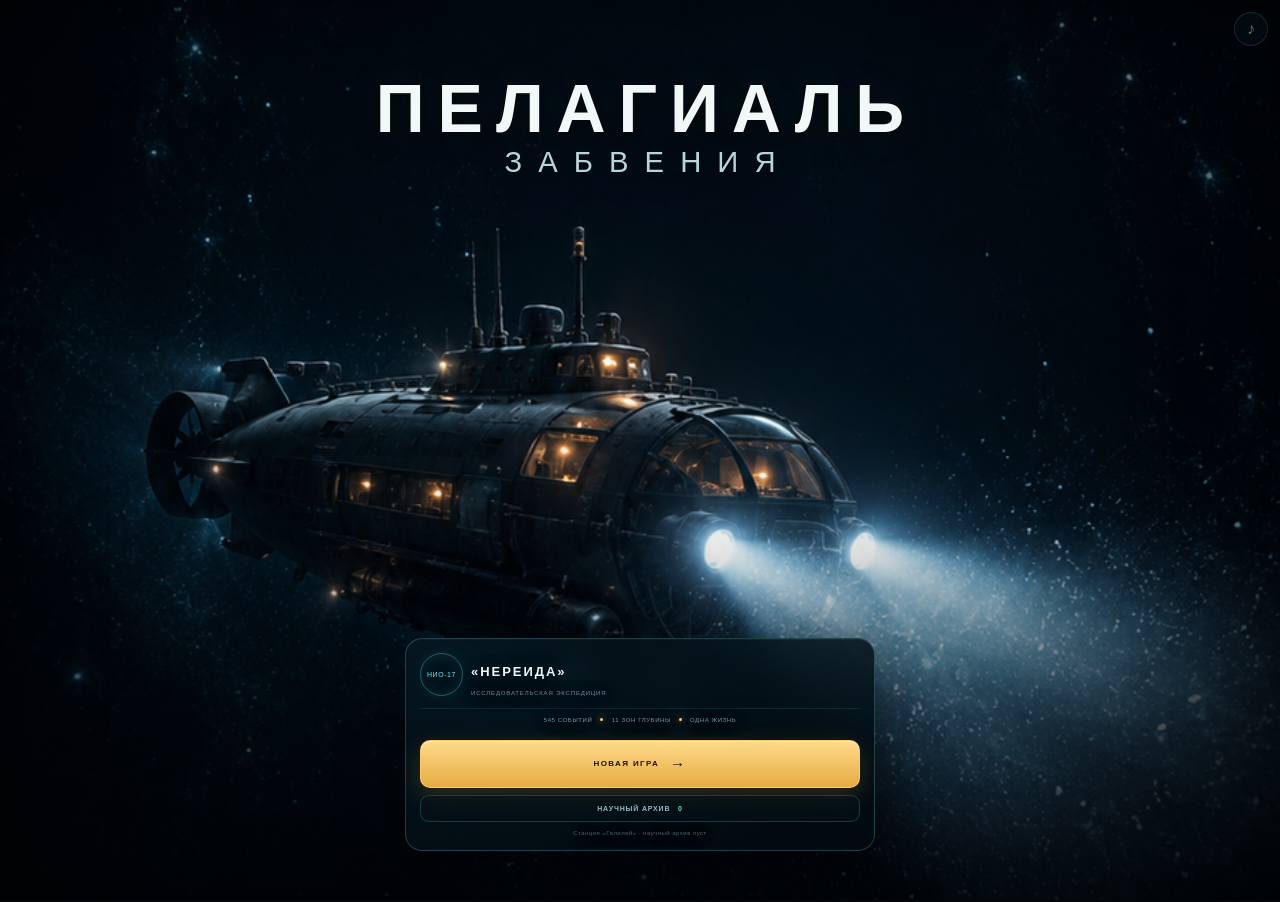
==== commit 7160ca9f: "Add files via upload" ====
--- a/index.html
+++ b/index.html
@@ -12,10 +12,10 @@
   <meta name="format-detection" content="telephone=no">
   <meta name="description" content="Пелагиаль забвения — сюжетная подлёдная экспедиция">
   <title>Пелагиаль забвения</title>
-  <link rel="manifest" href="manifest.webmanifest">
+  <link rel="manifest" href="pelagial.webmanifest?v=30-clean-install">
   <link rel="icon" href="app-icon-192.png" type="image/png">
   <link rel="apple-touch-icon" href="app-icon-180.png">
-  <link rel="stylesheet" href="styles.css?v=29-new-app-id">
+  <link rel="stylesheet" href="styles.css?v=33-horror-150">
 </head>
 <body>
   <main id="game">
@@ -112,7 +112,7 @@
         </header>
         <div class="menu-launch">
           <div class="menu-vessel"><span>НИО-17</span><b>«НЕРЕИДА»</b><small>ИССЛЕДОВАТЕЛЬСКАЯ ЭКСПЕДИЦИЯ</small></div>
-          <div class="menu-meta"><span>295+ СОБЫТИЙ</span><i></i><span>ОДНА ЖИЗНЬ</span><i></i><span>КЛАДБИЩЕ СУБМАРИН</span></div>
+          <div class="menu-meta"><span>545 СОБЫТИЙ</span><i></i><span>11 ЗОН ГЛУБИНЫ</span><i></i><span>ОДНА ЖИЗНЬ</span></div>
           <button id="startBtn" class="primary-btn">НОВАЯ ИГРА <span>→</span></button>
           <button id="menuArchiveBtn" class="menu-archive-btn">НАУЧНЫЙ АРХИВ <b id="menuArchiveCount">0</b></button>
           <small id="saveNote">Станция «Галилей» · канал связи установлен</small>
@@ -178,10 +178,12 @@
       </section>
     </div>
   </main>
-  <script src="events-pack-2.js?v=29-new-app-id"></script>
-  <script src="events-pack-3.js?v=29-new-app-id"></script>
-  <script src="major-scenes.js?v=29-new-app-id"></script>
-  <script src="science-data.js?v=29-new-app-id"></script>
-  <script src="app.js?v=29-new-app-id"></script>
+  <script src="events-pack-2.js?v=30-clean-install"></script>
+  <script src="events-pack-3.js?v=30-clean-install"></script>
+  <script src="events-pack-4.js?v=33-horror-150"></script>
+  <script src="events-pack-horror.js?v=33-horror-150"></script>
+  <script src="major-scenes.js?v=30-clean-install"></script>
+  <script src="science-data.js?v=33-horror-150"></script>
+  <script src="app.js?v=33-horror-150"></script>
 </body>
 </html>
--- a/styles.css
+++ b/styles.css
@@ -154,7 +154,7 @@
 @media(max-width:520px){.major-scene .event-art{height:145px}.major-scene .event-art div{font-size:52px}.major-scene .event-sequence{grid-template-columns:1fr auto}.major-scene .event-sequence span{grid-column:1/-1}.major-scene .event-dialog{padding:16px}}
 
 /* v25 · depth zones and permanent science archive */
-body[data-zone="shelf"]{--zone-accent:#78e8f2;--zone-soft:rgba(91,205,222,.13)}body[data-zone="twilight"]{--zone-accent:#68e4cb;--zone-soft:rgba(74,206,177,.13)}body[data-zone="plain"]{--zone-accent:#789dcc;--zone-soft:rgba(86,117,171,.14)}body[data-zone="thermal"]{--zone-accent:#f0a766;--zone-soft:rgba(224,126,65,.14)}body[data-zone="abyss"]{--zone-accent:#a98aee;--zone-soft:rgba(133,92,213,.15)}
+body[data-zone="shelf"]{--zone-accent:#78e8f2;--zone-soft:rgba(91,205,222,.13)}body[data-zone="twilight"]{--zone-accent:#68e4cb;--zone-soft:rgba(74,206,177,.13)}body[data-zone="plain"]{--zone-accent:#789dcc;--zone-soft:rgba(86,117,171,.14)}body[data-zone="thermal"]{--zone-accent:#f0a766;--zone-soft:rgba(224,126,65,.14)}body[data-zone="abyss"]{--zone-accent:#a98aee;--zone-soft:rgba(133,92,213,.15)}body[data-zone="crushing"]{--zone-accent:#8794cf;--zone-soft:rgba(71,85,145,.17)}body[data-zone="silent"]{--zone-accent:#6f789f;--zone-soft:rgba(49,56,93,.18)}body[data-zone="pressure_maze"]{--zone-accent:#c177c6;--zone-soft:rgba(120,54,127,.18)}body[data-zone="lower_pelagic"]{--zone-accent:#d0649f;--zone-soft:rgba(135,40,92,.18)}body[data-zone="inferno"]{--zone-accent:#f07552;--zone-soft:rgba(173,52,33,.2)}body[data-zone="bottomless"]{--zone-accent:#be73ff;--zone-soft:rgba(102,31,158,.22)}
 body[data-zone] .topbar{border-top-color:color-mix(in srgb,var(--zone-accent) 46%,transparent)}body[data-zone] .brand>i,body[data-zone] .depth strong{color:var(--zone-accent)}body[data-zone] .route-progress>i>em{background:linear-gradient(90deg,var(--zone-accent),var(--amber))}body[data-zone] #game::before{background:radial-gradient(ellipse at 50% 30%,var(--zone-soft),transparent 55%)}
 .archive-button{display:flex;align-items:center;gap:5px;white-space:nowrap}.archive-button b{color:var(--green);font-size:6px}.menu-archive-btn{width:100%;margin-top:7px;padding:9px;border:1px solid rgba(102,232,243,.2);border-radius:9px;color:#92bbc2;background:rgba(4,18,25,.56);font-size:7px;font-weight:700;letter-spacing:.12em;cursor:pointer}.menu-archive-btn b{margin-left:5px;color:var(--green)}.menu-archive-btn:hover{border-color:var(--cyan);color:#c4f3f4}
 .zone-overlay{background:radial-gradient(circle at 50% 20%,var(--zone-soft),rgba(1,5,9,.97) 68%);backdrop-filter:blur(18px)}.zone-dialog{width:min(650px,100%);padding:0 24px 24px;overflow:hidden;border-color:color-mix(in srgb,var(--zone-accent) 45%,transparent);background:linear-gradient(155deg,rgba(8,31,42,.97),rgba(2,9,15,.99));text-align:center}.zone-visual{position:relative;height:190px;margin:0 -24px 22px;display:grid;place-items:center;overflow:hidden;background:radial-gradient(circle at 50% 52%,var(--zone-soft),transparent 31%),linear-gradient(180deg,rgba(4,19,27,.25),rgba(1,7,11,.92))}.zone-visual::before,.zone-visual::after{content:"";position:absolute;border:1px solid color-mix(in srgb,var(--zone-accent) 22%,transparent);border-radius:50%}.zone-visual::before{width:270px;height:270px}.zone-visual::after{width:150px;height:150px;border-style:dashed;animation:ui-spin 24s linear infinite}.zone-visual div{position:relative;z-index:2;display:grid;place-items:center;width:82px;height:82px;border:1px solid color-mix(in srgb,var(--zone-accent) 48%,transparent);border-radius:50%;color:var(--zone-accent);background:rgba(2,13,19,.72);box-shadow:0 0 36px var(--zone-soft),inset 0 0 22px var(--zone-soft);font-size:31px;font-weight:300;font-family:Georgia,serif}.zone-visual i{position:absolute;width:4px;height:4px;border-radius:50%;background:var(--zone-accent);box-shadow:0 0 10px var(--zone-accent)}.zone-visual i:nth-of-type(1){left:22%;top:35%}.zone-visual i:nth-of-type(2){right:19%;top:65%}.zone-visual i:nth-of-type(3){left:62%;top:20%}.zone-dialog h2{margin:5px 0;color:#edf8f8;font-size:29px;letter-spacing:.08em}.zone-subtitle{display:block;color:var(--zone-accent);font-size:8px;letter-spacing:.14em}.zone-dialog>p{max-width:540px;margin:13px auto;color:#92abb1;font-size:10px;line-height:1.65}.zone-phenomena{margin:15px 0;display:flex;flex-wrap:wrap;justify-content:center;gap:6px}.zone-phenomena span{padding:6px 8px;border:1px solid color-mix(in srgb,var(--zone-accent) 22%,transparent);border-radius:20px;color:#86a6ad;background:var(--zone-soft);font-size:6px;letter-spacing:.07em}.zone-risk{margin:14px 0;padding:9px 11px;display:flex;justify-content:space-between;border-top:1px solid rgba(102,232,243,.1);border-bottom:1px solid rgba(102,232,243,.1)}.zone-risk span{color:#607f87;font-size:6px;letter-spacing:.12em}.zone-risk b{color:var(--zone-accent);font-size:7px;letter-spacing:.1em}
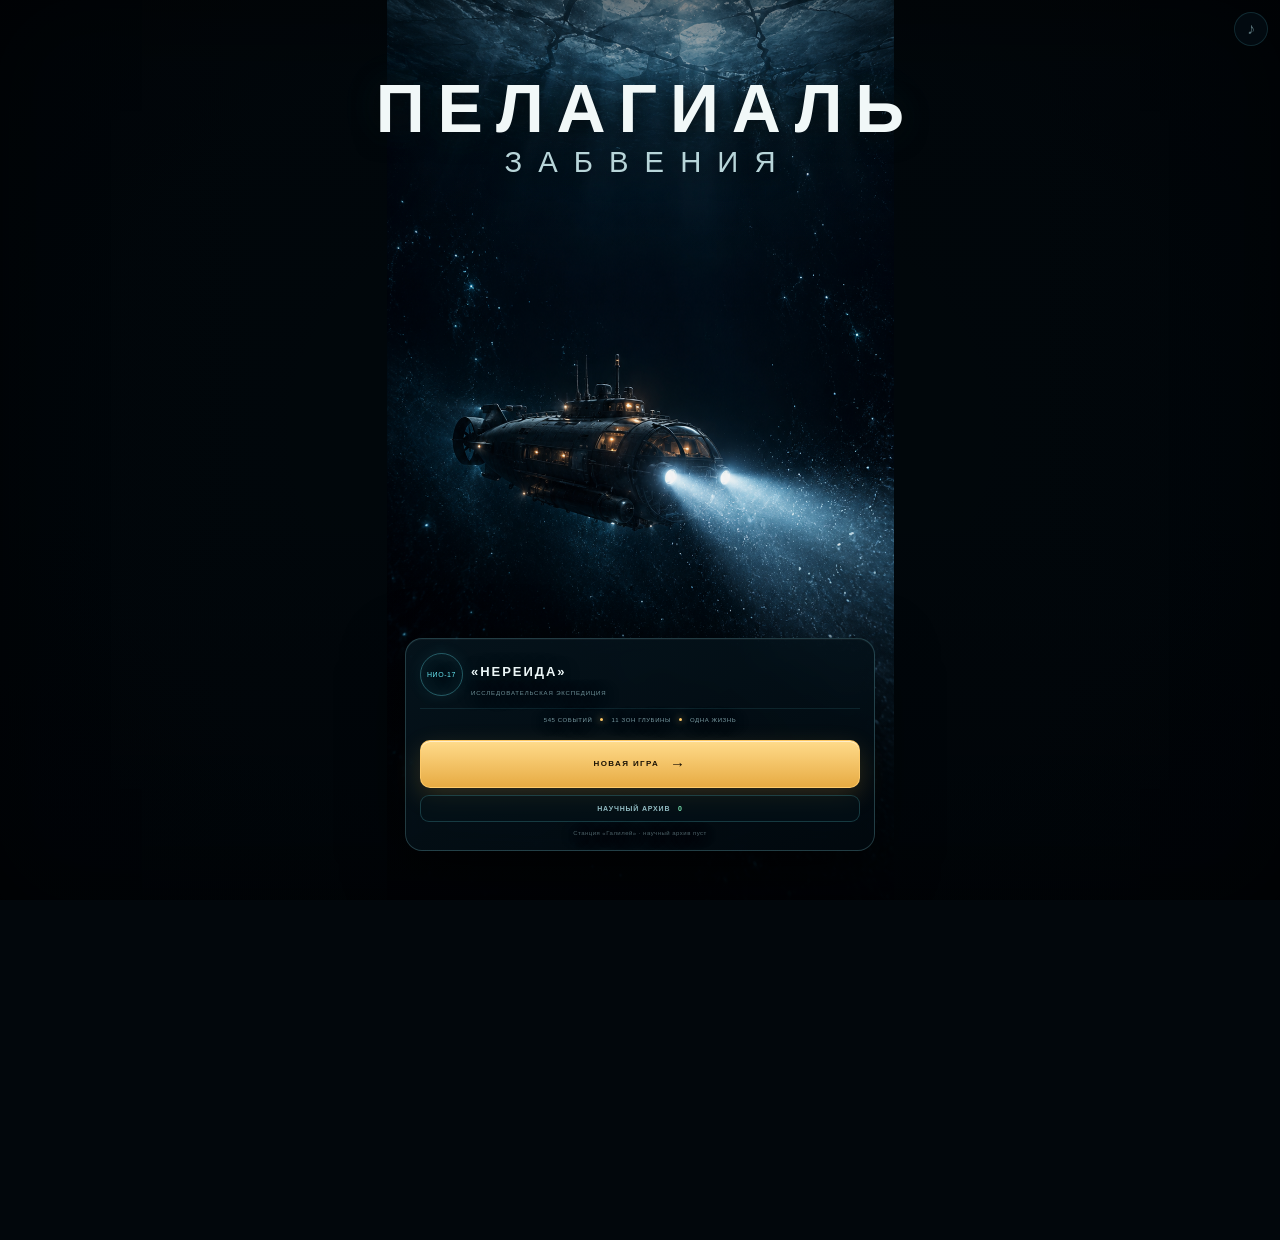
==== commit fb2aacbc: "Add files via upload" ====
--- a/index.html
+++ b/index.html
@@ -15,7 +15,7 @@
   <link rel="manifest" href="pelagial.webmanifest?v=30-clean-install">
   <link rel="icon" href="app-icon-192.png" type="image/png">
   <link rel="apple-touch-icon" href="app-icon-180.png">
-  <link rel="stylesheet" href="styles.css?v=33-horror-150">
+  <link rel="stylesheet" href="styles.css?v=34-captain-station">
 </head>
 <body>
   <main id="game">
@@ -26,6 +26,13 @@
       <div class="brand"><i>◉</i><div><b>ПЕЛАГИАЛЬ ЗАБВЕНИЯ</b><small>НАУЧНАЯ ЭКСПЕДИЦИЯ · НИО-17</small></div></div>
       <div class="depth"><small id="zoneName">ВЕРХНИЙ ОКЕАН</small><strong><span id="depthValue">2 140</span> м</strong></div>
     </header>
+
+    <section id="submarine" class="captain-station" aria-label="Капитанское место подлодки Нереида">
+      <div class="bridge-lighting" aria-hidden="true"></div>
+      <div class="bridge-blackout" aria-hidden="true"></div>
+      <div class="bridge-damage" aria-hidden="true"><i class="bridge-crack"></i><i class="bridge-water"></i></div>
+      <div class="bridge-sparks" aria-hidden="true"><i></i><i></i><i></i><i></i><i></i><i></i></div>
+      <div class="bridge-monitor">
 
     <section class="resources glass" aria-label="Состояние подлодки">
       <div class="resource hull"><label>КОРПУС <b id="hullText">100%</b></label><i><em id="hullBar"></em></i></div>
@@ -46,7 +53,7 @@
         <span id="ambientStatus">Лёд над корпусом: 11,4 км</span>
       </header>
       <div class="cutaway-scroll">
-        <div id="submarine" class="submarine">
+        <div id="submarineCutaway" class="submarine">
           <div class="outer-hull"></div>
           <div class="hull-ribs"></div>
           <div class="keel"></div>
@@ -104,6 +111,8 @@
     </section>
 
     <section id="messageLog" class="message-log glass" aria-live="polite">«Нереида» закреплена в доке станции «Галилей».</section>
+      </div>
+    </section>
 
     <div id="intro" class="overlay visible">
       <section class="dialog intro-dialog">
@@ -184,6 +193,6 @@
   <script src="events-pack-horror.js?v=33-horror-150"></script>
   <script src="major-scenes.js?v=30-clean-install"></script>
   <script src="science-data.js?v=33-horror-150"></script>
-  <script src="app.js?v=33-horror-150"></script>
+  <script src="app.js?v=34-captain-station"></script>
 </body>
 </html>
--- a/styles.css
+++ b/styles.css
@@ -58,7 +58,7 @@
 
 /* v17 · cinematic Europa main menu */
 #intro{padding:0;align-items:stretch;overflow:hidden;background:#01070b;backdrop-filter:none}
-#intro::before{content:"";position:absolute;z-index:0;inset:-2%;background-image:linear-gradient(180deg,rgba(0,6,11,.18) 0%,rgba(0,7,12,0) 34%,rgba(0,4,8,.05) 58%,rgba(0,4,8,.78) 100%),url("assets/menu-nereida-v1.png");background-size:cover;background-position:center 48%;animation:menu-breathe 18s ease-in-out infinite alternate;transform-origin:center}
+#intro::before{content:"";position:absolute;z-index:0;inset:0;background-color:#01070b;background-image:linear-gradient(180deg,rgba(0,6,11,.18) 0%,rgba(0,7,12,0) 34%,rgba(0,4,8,.05) 58%,rgba(0,4,8,.78) 100%),url("assets/menu-nereida-v1.png");background-size:contain;background-repeat:no-repeat;background-position:center;animation:menu-breathe 18s ease-in-out infinite alternate;transform-origin:center}
 #intro::after{content:"";position:absolute;z-index:1;inset:0;pointer-events:none;background:radial-gradient(ellipse at 50% 48%,transparent 24%,rgba(0,5,9,.18) 62%,rgba(0,3,6,.7) 100%),linear-gradient(90deg,rgba(0,4,8,.4),transparent 22%,transparent 78%,rgba(0,4,8,.4));box-shadow:inset 0 0 100px rgba(0,0,0,.48)}
 #intro .intro-dialog{position:relative;z-index:2;width:min(760px,100%);height:100%;max-height:none;padding:max(28px,env(safe-area-inset-top)) 22px max(24px,env(safe-area-inset-bottom));display:flex;flex-direction:column;justify-content:space-between;align-items:center;overflow:visible;border:0;border-radius:0;background:none;box-shadow:none;text-align:center;text-shadow:0 2px 16px #000}
 #intro .intro-dialog::before{display:none}
@@ -160,3 +160,40 @@
 .zone-overlay{background:radial-gradient(circle at 50% 20%,var(--zone-soft),rgba(1,5,9,.97) 68%);backdrop-filter:blur(18px)}.zone-dialog{width:min(650px,100%);padding:0 24px 24px;overflow:hidden;border-color:color-mix(in srgb,var(--zone-accent) 45%,transparent);background:linear-gradient(155deg,rgba(8,31,42,.97),rgba(2,9,15,.99));text-align:center}.zone-visual{position:relative;height:190px;margin:0 -24px 22px;display:grid;place-items:center;overflow:hidden;background:radial-gradient(circle at 50% 52%,var(--zone-soft),transparent 31%),linear-gradient(180deg,rgba(4,19,27,.25),rgba(1,7,11,.92))}.zone-visual::before,.zone-visual::after{content:"";position:absolute;border:1px solid color-mix(in srgb,var(--zone-accent) 22%,transparent);border-radius:50%}.zone-visual::before{width:270px;height:270px}.zone-visual::after{width:150px;height:150px;border-style:dashed;animation:ui-spin 24s linear infinite}.zone-visual div{position:relative;z-index:2;display:grid;place-items:center;width:82px;height:82px;border:1px solid color-mix(in srgb,var(--zone-accent) 48%,transparent);border-radius:50%;color:var(--zone-accent);background:rgba(2,13,19,.72);box-shadow:0 0 36px var(--zone-soft),inset 0 0 22px var(--zone-soft);font-size:31px;font-weight:300;font-family:Georgia,serif}.zone-visual i{position:absolute;width:4px;height:4px;border-radius:50%;background:var(--zone-accent);box-shadow:0 0 10px var(--zone-accent)}.zone-visual i:nth-of-type(1){left:22%;top:35%}.zone-visual i:nth-of-type(2){right:19%;top:65%}.zone-visual i:nth-of-type(3){left:62%;top:20%}.zone-dialog h2{margin:5px 0;color:#edf8f8;font-size:29px;letter-spacing:.08em}.zone-subtitle{display:block;color:var(--zone-accent);font-size:8px;letter-spacing:.14em}.zone-dialog>p{max-width:540px;margin:13px auto;color:#92abb1;font-size:10px;line-height:1.65}.zone-phenomena{margin:15px 0;display:flex;flex-wrap:wrap;justify-content:center;gap:6px}.zone-phenomena span{padding:6px 8px;border:1px solid color-mix(in srgb,var(--zone-accent) 22%,transparent);border-radius:20px;color:#86a6ad;background:var(--zone-soft);font-size:6px;letter-spacing:.07em}.zone-risk{margin:14px 0;padding:9px 11px;display:flex;justify-content:space-between;border-top:1px solid rgba(102,232,243,.1);border-bottom:1px solid rgba(102,232,243,.1)}.zone-risk span{color:#607f87;font-size:6px;letter-spacing:.12em}.zone-risk b{color:var(--zone-accent);font-size:7px;letter-spacing:.1em}
 .archive-overlay{align-items:flex-start;background:rgba(1,6,10,.97)}.archive-dialog{width:min(920px,100%);max-height:none;margin:auto}.archive-dialog>header{position:sticky;z-index:4;top:-22px;margin:-22px -22px 0;padding:22px 22px 13px;display:flex;justify-content:space-between;align-items:flex-start;background:linear-gradient(180deg,#0b2834 0,#071d27 82%,transparent)}.archive-overview{margin:10px 0 12px;padding:13px;display:grid;grid-template-columns:auto 1fr;align-items:center;gap:15px;border:1px solid rgba(118,225,174,.15);border-radius:11px;background:linear-gradient(120deg,rgba(118,225,174,.06),rgba(102,232,243,.025))}.archive-overview>div{min-width:72px;text-align:center}.archive-overview strong,.archive-overview span{display:block}.archive-overview strong{color:var(--green);font-size:28px;line-height:1}.archive-overview span{margin-top:3px;color:#6c9486;font-size:5px;letter-spacing:.14em}.archive-overview p{margin:0;padding-left:14px;border-left:1px solid rgba(118,225,174,.15);color:#78969d;font-size:8px;line-height:1.55}.archive-filters{margin-bottom:12px;display:flex;gap:5px;overflow-x:auto;padding-bottom:4px}.archive-filters button{flex:0 0 auto;padding:6px 8px;border:1px solid rgba(102,232,243,.12);border-radius:16px;color:#668890;background:#06151c;font-size:5.5px;letter-spacing:.07em;cursor:pointer}.archive-filters button.active{border-color:rgba(102,232,243,.48);color:var(--cyan);background:rgba(102,232,243,.08)}.archive-entries{display:grid;gap:8px}.archive-entry{border:1px solid rgba(102,232,243,.14);border-radius:11px;background:linear-gradient(145deg,rgba(8,31,41,.88),rgba(2,12,18,.96));overflow:hidden}.archive-entry[open]{border-color:rgba(102,232,243,.3);box-shadow:0 10px 30px rgba(0,0,0,.22)}.archive-entry summary{padding:10px;display:grid;grid-template-columns:43px 1fr 22px;align-items:center;gap:10px;cursor:pointer;list-style:none}.archive-entry summary::-webkit-details-marker{display:none}.archive-glyph{display:grid;place-items:center;width:43px;height:43px;border:1px solid rgba(102,232,243,.26);border-radius:10px;color:var(--cyan);background:radial-gradient(circle,rgba(102,232,243,.1),transparent);font-size:20px;text-shadow:0 0 13px var(--cyan)}.archive-entry summary div>*{display:block}.archive-entry summary small{color:var(--amber);font-size:5.5px;letter-spacing:.09em}.archive-entry summary b{margin:3px 0;color:#d9eaec;font-size:10px}.archive-entry summary em{color:#5d7d85;font-size:6px;font-style:normal}.archive-entry summary>i{display:grid;place-items:center;width:21px;height:21px;border:1px solid rgba(102,232,243,.18);border-radius:50%;color:#7298a0;font-size:13px;font-style:normal;transition:transform .25s}.archive-entry[open] summary>i{transform:rotate(45deg);color:var(--cyan)}.archive-body{padding:0 13px 13px;display:grid;grid-template-columns:1fr 1fr;gap:8px;border-top:1px solid rgba(102,232,243,.08)}.archive-body section{padding:10px;border-left:2px solid rgba(102,232,243,.22);background:rgba(102,232,243,.025)}.archive-body section>*{display:block}.archive-body small{color:#64868e;font-size:5.5px;letter-spacing:.12em}.archive-body b{margin:5px 0 2px;color:#c9dde0;font-size:8px}.archive-body p{margin:5px 0 0;color:#87a2a8;font-size:8px;line-height:1.55}.archive-body .archive-conclusion{grid-column:1/-1;border-left-color:var(--amber);background:rgba(255,200,103,.035)}.archive-conclusion p{color:#adc0c3;font-style:italic}.archive-body footer{grid-column:1/-1;color:#4f6d74;font-size:5.5px;letter-spacing:.08em}.archive-empty{padding:45px 20px;text-align:center;border:1px dashed rgba(102,232,243,.14);border-radius:12px}.archive-empty span,.archive-empty b{display:block}.archive-empty span{color:#31555e;font-size:34px}.archive-empty b{margin:9px 0;color:#6e929a;font-size:8px;letter-spacing:.12em}.archive-empty p{max-width:480px;margin:auto;color:#526f76;font-size:8px}.archive-effect{border-color:rgba(118,225,174,.32);color:#8ce6bb;font-weight:700}
 @media(max-width:620px){.zone-dialog{padding:0 16px 18px}.zone-visual{height:145px;margin:0 -16px 17px}.zone-dialog h2{font-size:22px}.zone-risk{align-items:flex-start;flex-direction:column;gap:4px}.archive-dialog>header{top:-17px;margin:-17px -17px 0;padding:17px 17px 12px}.archive-overview{grid-template-columns:1fr}.archive-overview p{padding:9px 0 0;border-left:0;border-top:1px solid rgba(118,225,174,.15);text-align:center}.archive-body{grid-template-columns:1fr}.archive-body .archive-conclusion{grid-column:1}.archive-body footer{grid-column:1}.archive-entry summary{grid-template-columns:38px 1fr 20px}.archive-glyph{width:38px;height:38px}.mission-actions{flex-direction:column}.mission-actions .small-btn{justify-content:center}}
+
+/* v34 · first-person captain station */
+.topbar{max-width:760px}
+.captain-station{position:relative;width:min(760px,100%);aspect-ratio:2/3;margin:0 auto;overflow:hidden;border:1px solid rgba(130,203,214,.2);border-radius:22px;background:#02080c;box-shadow:0 24px 70px #000,0 0 45px var(--zone-soft);isolation:isolate}
+.captain-station::before{content:"";position:absolute;z-index:0;inset:0;background:url("assets/captain-bridge-v1.png") center/100% 100% no-repeat;transition:filter .6s,opacity .6s}
+.bridge-monitor{position:absolute;z-index:5;left:7%;top:18.5%;width:86%;height:43%;padding:7px;display:flex;flex-direction:column;gap:4px;overflow:hidden;border:1px solid rgba(96,210,225,.3);border-radius:10px;background:linear-gradient(155deg,rgba(2,15,23,.96),rgba(1,7,12,.97));box-shadow:inset 0 0 35px #000,0 0 22px rgba(69,195,213,.12);transition:border-color .4s,box-shadow .4s}
+.bridge-monitor::before{content:"КАПИТАНСКИЙ ТАКТИЧЕСКИЙ КОМПЛЕКС · НИО-17";flex:0 0 auto;display:block;padding:0 2px 3px;color:#537b84;border-bottom:1px solid rgba(102,232,243,.1);font-size:5px;letter-spacing:.13em}
+.captain-station .resources,.captain-station .mission-card,.captain-station .interior,.captain-station .captain-console,.captain-station .message-log{width:100%;max-width:none;margin:0;border-radius:6px;box-shadow:none;backdrop-filter:none}
+.captain-station .resources{flex:0 0 auto;padding:5px 6px;grid-template-columns:repeat(4,1fr);gap:5px;background:rgba(4,20,28,.7)}
+.captain-station .resource label{margin-bottom:3px;font-size:5px}.captain-station .resource>i{height:3px}
+.captain-station .mission-card{flex:0 0 auto;padding:5px 6px;display:grid;grid-template-columns:1fr auto;gap:4px 7px;background:rgba(4,20,28,.64)}
+.captain-station .mission-card small{font-size:4.5px}.captain-station .mission-card h2{margin:1px 0;font-size:8px}.captain-station .mission-card p{font-size:5.5px;line-height:1.25;white-space:nowrap;overflow:hidden;text-overflow:ellipsis}
+.captain-station .route-progress{grid-column:1/-1;grid-row:auto}.captain-station .route-progress>i{height:3px}.captain-station .route-progress>span{margin-top:2px;font-size:4.5px;white-space:nowrap;overflow:hidden;text-overflow:ellipsis}
+.captain-station .mission-actions{grid-column:2;grid-row:1;display:flex;flex-direction:row;align-items:center;gap:2px}.captain-station .small-btn{padding:4px 5px;font-size:4.5px;border-radius:4px}.captain-station .archive-button b,.captain-station .cargo-button b{font-size:4.5px}
+.captain-station .interior{flex:0 0 auto;padding:3px 6px;background:rgba(3,15,22,.72)}.captain-station .interior-heading{margin:0}.captain-station .interior-heading small{display:none}.captain-station .interior-heading b{margin:0;font-size:5.5px}.captain-station .interior-heading>span{display:block;color:#63868e;font-size:5px}.captain-station .cutaway-scroll{display:none}
+.captain-station .captain-console{flex:1 1 auto;min-height:0;padding:4px;display:grid;grid-template-columns:.75fr 1.25fr;gap:5px;background:rgba(3,15,22,.7)}
+.captain-station .passive-sonar{min-height:0;height:auto;border-radius:5px}.captain-station .passive-sonar canvas{width:100%;height:100%;min-height:0}.captain-station .sonar-copy{left:5px;right:5px;bottom:4px}.captain-station .sonar-copy small{font-size:4px}.captain-station .sonar-copy b{margin:1px 0;font-size:6px}.captain-station .sonar-copy span{font-size:4.5px;white-space:nowrap;overflow:hidden;text-overflow:ellipsis}
+.captain-station .journey-controls{min-height:0;padding:1px}.captain-station .journey-controls>small{margin-bottom:3px;font-size:4.5px}.captain-station .speed-buttons{gap:3px}.captain-station .speed-buttons button{padding:4px 2px;border-radius:4px}.captain-station .speed-buttons b{font-size:5px}.captain-station .speed-buttons span{margin-top:1px;font-size:4px}.captain-station .continue-btn{margin-top:4px;padding:6px 4px;border-radius:5px}.captain-station .continue-btn span{font-size:6px}.captain-station .continue-btn small{margin-top:1px;font-size:4.5px}
+.captain-station .message-log{flex:0 0 auto;padding:4px 6px;color:#668b93;background:rgba(3,15,22,.72);font-size:5px;white-space:nowrap;overflow:hidden;text-overflow:ellipsis}
+.bridge-lighting,.bridge-blackout,.bridge-damage,.bridge-sparks{position:absolute;z-index:2;inset:0;pointer-events:none}
+.bridge-lighting{background:radial-gradient(circle at 18% 13%,rgba(235,250,255,.16),transparent 9%),radial-gradient(circle at 82% 13%,rgba(235,250,255,.16),transparent 9%);mix-blend-mode:screen;transition:background .5s,opacity .5s}
+.bridge-blackout{z-index:6;background:rgba(0,2,4,.72);opacity:0;transition:opacity .5s}
+.bridge-damage{z-index:7}.bridge-crack{position:absolute;right:7%;top:15%;width:24%;height:29%;display:none;opacity:.68;background:repeating-conic-gradient(from 205deg at 78% 20%,transparent 0 11deg,rgba(186,230,239,.75) 12deg 12.7deg,transparent 13deg 25deg);clip-path:polygon(76% 0,100% 0,100% 100%,0 100%,35% 62%,18% 50%,48% 48%);filter:drop-shadow(0 0 2px #b8eff7)}
+.bridge-water{position:absolute;left:0;right:0;bottom:0;height:0;background:linear-gradient(180deg,rgba(59,174,204,.1),rgba(1,51,75,.72));box-shadow:0 -4px 16px rgba(78,211,236,.28);transition:height 1s}
+.bridge-sparks{z-index:8;display:none;overflow:hidden}.bridge-sparks i{position:absolute;left:77%;top:23%;width:3px;height:34px;border-radius:50%;background:linear-gradient(#fff,#ffd04f 34%,#ef5b22 68%,transparent);box-shadow:0 0 7px #ffb13c;transform-origin:top;animation:bridge-spark .55s infinite}.bridge-sparks i:nth-child(2){left:74%;top:25%;height:22px;animation-delay:.11s;transform:rotate(28deg)}.bridge-sparks i:nth-child(3){left:80%;top:24%;height:27px;animation-delay:.23s;transform:rotate(-31deg)}.bridge-sparks i:nth-child(4){left:19%;top:16%;height:20px;animation-delay:.37s;transform:rotate(38deg)}.bridge-sparks i:nth-child(5){left:22%;top:17%;height:31px;animation-delay:.18s;transform:rotate(-24deg)}.bridge-sparks i:nth-child(6){left:20%;top:19%;height:17px;animation-delay:.44s;transform:rotate(11deg)}
+.captain-station.damage-leak .bridge-crack{display:block}.captain-station.damage-spark .bridge-sparks,.captain-station.damage-fire .bridge-sparks{display:block}.captain-station.flooded .bridge-water{height:27%}
+.captain-station.emergency-power .bridge-lighting{z-index:3;background:radial-gradient(circle at 18% 13%,rgba(255,36,24,.82),transparent 13%),radial-gradient(circle at 82% 13%,rgba(255,36,24,.82),transparent 13%),linear-gradient(rgba(104,0,0,.12),rgba(80,0,0,.22));mix-blend-mode:screen;animation:emergency-lamps 1.25s steps(2,end) infinite}.captain-station.emergency-power .bridge-monitor{border-color:rgba(255,75,61,.46);box-shadow:inset 0 0 36px #090000,0 0 25px rgba(255,45,30,.17)}
+.captain-station.damage-fire .bridge-lighting{background:radial-gradient(circle at 68% 36%,rgba(255,101,32,.5),transparent 21%),radial-gradient(circle at 18% 13%,rgba(255,42,24,.6),transparent 13%),radial-gradient(circle at 82% 13%,rgba(255,42,24,.6),transparent 13%)}
+.captain-station.blackout::before{filter:brightness(.28) saturate(.55)}.captain-station.blackout .bridge-blackout{opacity:.34;animation:bridge-blackout 1.6s steps(2,end) infinite}.captain-station.warning{animation:bridge-shake .16s 5}
+@keyframes bridge-spark{0%,78%,100%{opacity:0;transform:translate(0,0) rotate(12deg) scaleY(.2)}82%{opacity:1}95%{opacity:.7;transform:translate(-13px,36px) rotate(32deg) scaleY(1)}}
+@keyframes emergency-lamps{0%,72%,100%{opacity:1}74%{opacity:.18}78%{opacity:.9}82%{opacity:.3}86%{opacity:1}}
+@keyframes bridge-blackout{0%,60%,100%{opacity:.34}62%{opacity:.8}66%{opacity:.25}}
+@keyframes bridge-shake{25%{transform:translateX(-2px)}75%{transform:translateX(2px)}}
+@media(max-width:520px){
+  #game{padding-left:4px;padding-right:4px}.topbar{margin-bottom:4px;border-radius:10px}.captain-station{width:100%;border-radius:13px}.bridge-monitor{left:5%;top:18%;width:90%;height:44%;padding:5px;gap:3px}.bridge-monitor::before{font-size:4px}.captain-station .resources{grid-template-columns:repeat(4,1fr);gap:3px;padding:4px}.captain-station .resource label{font-size:4.2px}.captain-station .mission-card{grid-template-columns:1fr auto;padding:4px}.captain-station .mission-card h2{font-size:7px}.captain-station .mission-card p{font-size:4.5px}.captain-station .mission-actions{flex-direction:row}.captain-station .small-btn{padding:3px;font-size:4px}.captain-station .captain-console{grid-template-columns:.72fr 1.28fr}.captain-station .speed-buttons span{display:none}.captain-station .speed-buttons button{padding:4px 1px}.captain-station .continue-btn{padding:5px 2px}.captain-station .interior-heading>span{display:block}.music-toggle{width:30px;height:30px}
+}
+@media(max-width:380px){.captain-station .mission-card p,.captain-station .route-progress>span,.captain-station .continue-btn small{display:none}.captain-station .mission-card h2{font-size:6.5px}.captain-station .message-log{font-size:4.5px}}
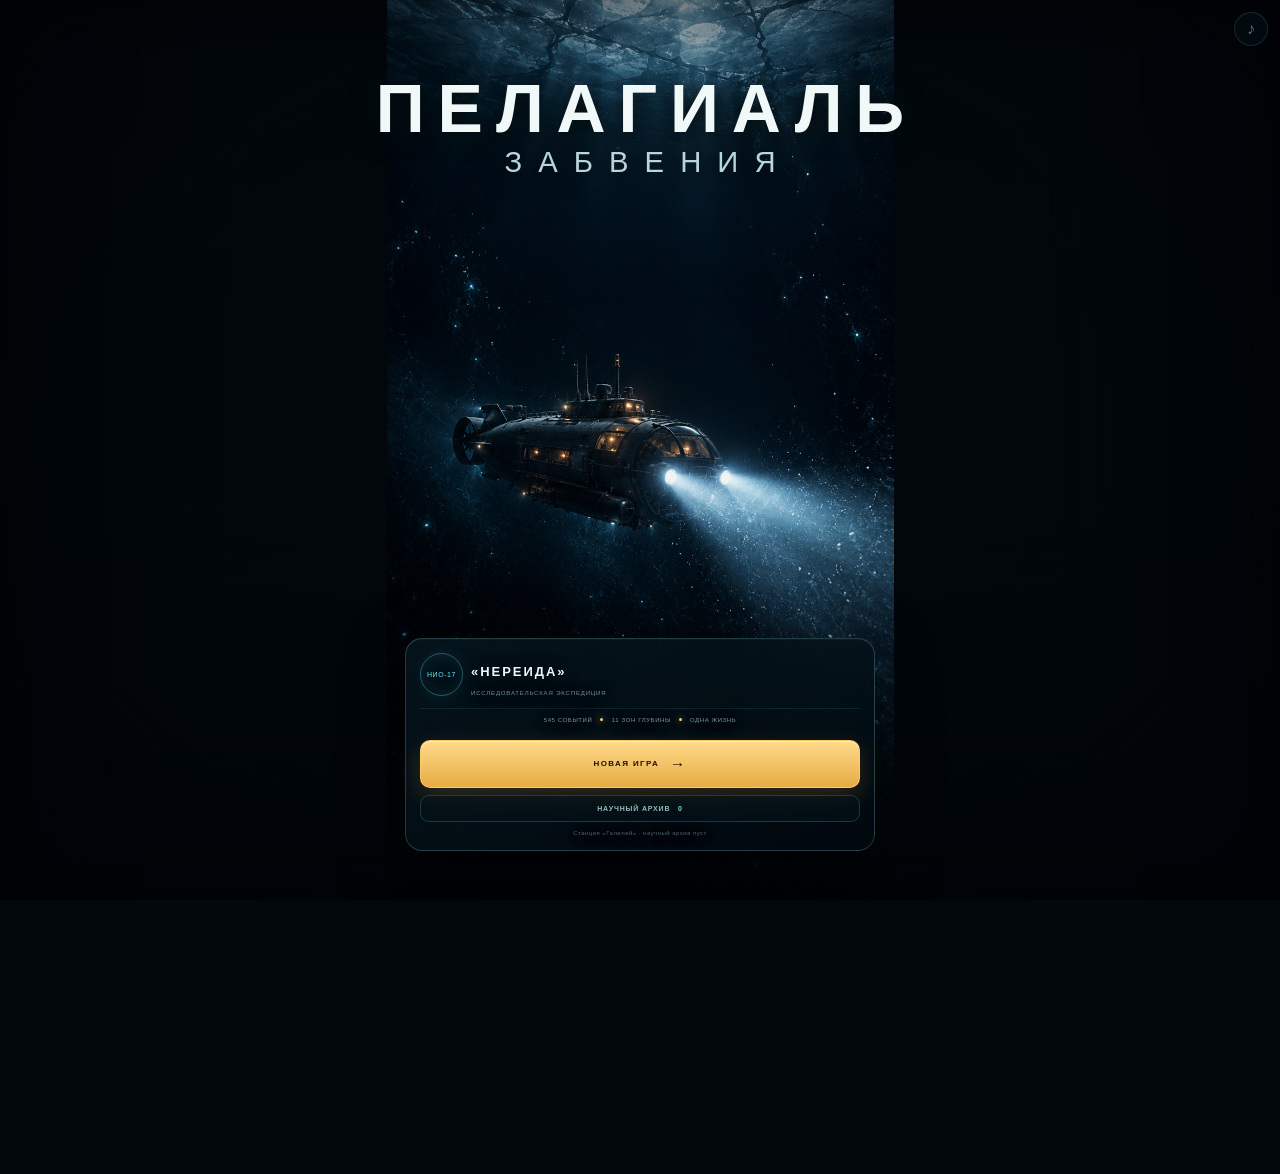
==== commit 69b13160: "Add files via upload" ====
--- a/index.html
+++ b/index.html
@@ -15,17 +15,12 @@
   <link rel="manifest" href="pelagial.webmanifest?v=30-clean-install">
   <link rel="icon" href="app-icon-192.png" type="image/png">
   <link rel="apple-touch-icon" href="app-icon-180.png">
-  <link rel="stylesheet" href="styles.css?v=34-captain-station">
+  <link rel="stylesheet" href="styles.css?v=35-tactical-display">
 </head>
 <body>
   <main id="game">
     <canvas id="ocean" aria-hidden="true"></canvas>
     <button id="musicToggle" class="music-toggle muted" type="button" aria-label="Включить музыку" aria-pressed="false" title="Музыка">♪</button>
-
-    <header class="topbar glass">
-      <div class="brand"><i>◉</i><div><b>ПЕЛАГИАЛЬ ЗАБВЕНИЯ</b><small>НАУЧНАЯ ЭКСПЕДИЦИЯ · НИО-17</small></div></div>
-      <div class="depth"><small id="zoneName">ВЕРХНИЙ ОКЕАН</small><strong><span id="depthValue">2 140</span> м</strong></div>
-    </header>
 
     <section id="submarine" class="captain-station" aria-label="Капитанское место подлодки Нереида">
       <div class="bridge-lighting" aria-hidden="true"></div>
@@ -33,6 +28,10 @@
       <div class="bridge-damage" aria-hidden="true"><i class="bridge-crack"></i><i class="bridge-water"></i></div>
       <div class="bridge-sparks" aria-hidden="true"><i></i><i></i><i></i><i></i><i></i><i></i></div>
       <div class="bridge-monitor">
+        <header class="topbar glass">
+          <div class="brand"><i>◉</i><div><b>ПЕЛАГИАЛЬ ЗАБВЕНИЯ</b><small>КАПИТАНСКИЙ КОМПЛЕКС · НИО-17</small></div></div>
+          <div class="depth"><small id="zoneName">ВЕРХНИЙ ОКЕАН</small><strong><span id="depthValue">2 140</span> м</strong></div>
+        </header>
 
     <section class="resources glass" aria-label="Состояние подлодки">
       <div class="resource hull"><label>КОРПУС <b id="hullText">100%</b></label><i><em id="hullBar"></em></i></div>
@@ -193,6 +192,6 @@
   <script src="events-pack-horror.js?v=33-horror-150"></script>
   <script src="major-scenes.js?v=30-clean-install"></script>
   <script src="science-data.js?v=33-horror-150"></script>
-  <script src="app.js?v=34-captain-station"></script>
+  <script src="app.js?v=35-tactical-display"></script>
 </body>
 </html>
--- a/styles.css
+++ b/styles.css
@@ -197,3 +197,43 @@
   #game{padding-left:4px;padding-right:4px}.topbar{margin-bottom:4px;border-radius:10px}.captain-station{width:100%;border-radius:13px}.bridge-monitor{left:5%;top:18%;width:90%;height:44%;padding:5px;gap:3px}.bridge-monitor::before{font-size:4px}.captain-station .resources{grid-template-columns:repeat(4,1fr);gap:3px;padding:4px}.captain-station .resource label{font-size:4.2px}.captain-station .mission-card{grid-template-columns:1fr auto;padding:4px}.captain-station .mission-card h2{font-size:7px}.captain-station .mission-card p{font-size:4.5px}.captain-station .mission-actions{flex-direction:row}.captain-station .small-btn{padding:3px;font-size:4px}.captain-station .captain-console{grid-template-columns:.72fr 1.28fr}.captain-station .speed-buttons span{display:none}.captain-station .speed-buttons button{padding:4px 1px}.captain-station .continue-btn{padding:5px 2px}.captain-station .interior-heading>span{display:block}.music-toggle{width:30px;height:30px}
 }
 @media(max-width:380px){.captain-station .mission-card p,.captain-station .route-progress>span,.captain-station .continue-btn small{display:none}.captain-station .mission-card h2{font-size:6.5px}.captain-station .message-log{font-size:4.5px}}
+
+/* v35 · unified modern tactical display */
+.captain-station{width:min(760px,100%);margin:0 auto}
+.bridge-monitor{left:4%;top:13%;width:92%;height:53%;padding:8px;display:grid;grid-template-columns:74px minmax(0,1fr);grid-template-rows:34px 20px minmax(0,1fr) 92px 21px;grid-template-areas:"head head" "status status" "resources mission" "resources console" "log log";gap:5px;overflow:hidden;border:1px solid rgba(113,230,241,.48);border-radius:13px;background:radial-gradient(circle at 52% 34%,rgba(11,66,79,.22),transparent 46%),linear-gradient(160deg,rgba(2,18,27,.985),rgba(0,7,12,.99));box-shadow:inset 0 0 45px rgba(0,0,0,.88),inset 0 0 0 2px rgba(81,196,210,.05),0 0 30px rgba(45,190,209,.14)}
+.bridge-monitor::before{display:none}
+.bridge-monitor::after{content:"";position:absolute;z-index:20;inset:0;pointer-events:none;border-radius:inherit;background:repeating-linear-gradient(180deg,transparent 0 3px,rgba(112,229,240,.018) 4px 4px),linear-gradient(90deg,rgba(102,232,243,.025),transparent 14%,transparent 86%,rgba(102,232,243,.025));mix-blend-mode:screen}
+.captain-station .topbar{grid-area:head;width:100%;max-width:none;height:auto;margin:0;padding:3px 7px;align-self:stretch;border:0;border-bottom:1px solid rgba(102,232,243,.17);border-radius:4px;background:linear-gradient(90deg,rgba(20,101,116,.16),transparent 46%,rgba(20,101,116,.08));box-shadow:none;backdrop-filter:none}
+.captain-station .brand{gap:6px}.captain-station .brand>i{width:22px;height:22px;border-color:rgba(102,232,243,.4);font-size:9px;box-shadow:0 0 13px rgba(102,232,243,.23),inset 0 0 9px rgba(102,232,243,.08)}
+.captain-station .brand b{font-size:7px;letter-spacing:.19em}.captain-station .brand small{margin-top:1px;font-size:4px}.captain-station .depth small{font-size:4.5px}.captain-station .depth strong{font-size:11px;line-height:1}
+.captain-station .interior{grid-area:status;width:100%;padding:2px 7px;border:0;border-radius:3px;background:linear-gradient(90deg,rgba(118,225,174,.07),rgba(4,18,25,.28),rgba(102,232,243,.05))}
+.captain-station .interior-heading{height:100%;padding:0;border:0}.captain-station .interior-heading b{font-size:5px;letter-spacing:.16em}.captain-station .interior-heading>span{font-size:4.6px;letter-spacing:.06em}
+.captain-station .resources{grid-area:resources;height:100%;padding:5px;display:flex;flex-direction:column;justify-content:space-between;gap:4px;border:0;border-right:1px solid rgba(102,232,243,.13);border-radius:4px;background:linear-gradient(180deg,rgba(6,31,40,.78),rgba(2,13,20,.38))}
+.captain-station .resource{position:relative;flex:1;padding:5px 4px 4px;border:1px solid rgba(102,232,243,.09);border-left:2px solid var(--cyan);border-radius:4px;background:rgba(2,12,18,.58);overflow:hidden}
+.captain-station .resource.energy{border-left-color:#efbf65}.captain-station .resource.oxygen{border-left-color:#68bff3}.captain-station .resource.heat{border-left-color:#e98562}
+.captain-station .resource label{margin:0 0 5px;display:block;color:#65858e;font-size:4.4px;letter-spacing:.13em}.captain-station .resource label b{display:block;margin-top:2px;color:#e4f4f5;font-size:8px;letter-spacing:.03em}.captain-station .resource>i{height:3px;background:#02090d}
+.captain-station .mission-card{grid-area:mission;min-height:0;padding:7px 8px;display:grid;grid-template-columns:1fr auto;grid-template-rows:auto 1fr auto;align-content:start;gap:4px 7px;border:0;border-radius:5px;background:linear-gradient(145deg,rgba(5,29,39,.64),rgba(1,11,17,.42));overflow:hidden}
+.captain-station .mission-card>div:first-child{min-width:0}.captain-station .mission-card small{color:var(--zone-accent,var(--cyan));font-size:4.5px;letter-spacing:.18em}.captain-station .mission-card h2{margin:3px 0 3px;color:#effafa;font-size:11px;font-weight:560;letter-spacing:.03em}.captain-station .mission-card p{max-width:none;color:#7899a1;font-size:6px;line-height:1.35;white-space:normal;display:-webkit-box;-webkit-line-clamp:2;-webkit-box-orient:vertical;overflow:hidden}
+.captain-station .route-progress{grid-column:1/-1;grid-row:3}.captain-station .route-progress>i{height:4px;background:#02090d}.captain-station .route-progress>span{margin-top:3px;color:#54747c;font-size:4.5px;text-align:left}
+.captain-station .mission-actions{grid-column:2;grid-row:1/3;display:grid;grid-template-columns:1fr;align-content:start;gap:3px}.captain-station .small-btn{min-width:45px;padding:4px 5px;border-color:rgba(102,232,243,.19);border-radius:3px;color:#80adb5;background:rgba(12,65,76,.12);font-size:4.3px}.captain-station .small-btn:hover{background:rgba(102,232,243,.1)}
+.captain-station .captain-console{grid-area:console;min-height:0;height:100%;padding:5px 7px;display:grid;grid-template-columns:minmax(0,1fr) 82px;gap:7px;border:0;border-top:1px solid rgba(102,232,243,.11);border-radius:4px;background:rgba(1,11,17,.36)}
+.captain-station .journey-controls{grid-column:1;grid-row:1;padding:0;justify-content:center}.captain-station .journey-controls>small{margin-bottom:4px;font-size:4.3px;letter-spacing:.18em}.captain-station .speed-buttons{gap:4px}.captain-station .speed-buttons button{min-height:27px;padding:4px 2px;border-radius:4px;background:rgba(4,23,31,.72)}.captain-station .speed-buttons b{font-size:5px}.captain-station .speed-buttons span{font-size:3.8px}
+.captain-station .continue-btn{margin-top:5px;padding:6px 5px;border-radius:4px;background:linear-gradient(90deg,#dba442,#ffe19a 48%,#dba442);box-shadow:0 0 16px rgba(232,169,61,.13)}.captain-station .continue-btn span{font-size:6px}.captain-station .continue-btn small{font-size:4px}
+.captain-station .passive-sonar{grid-column:2;grid-row:1;min-height:0;height:100%;border-color:rgba(102,232,243,.2);border-radius:50%;aspect-ratio:1;background:radial-gradient(circle,#0d4c59,#020b10 67%);box-shadow:inset 0 0 20px #000,0 0 12px rgba(102,232,243,.09)}
+.captain-station .passive-sonar canvas{height:100%;aspect-ratio:1}.captain-station .sonar-copy{left:7px;right:7px;bottom:10px;text-align:center}.captain-station .sonar-copy small,.captain-station .sonar-copy span{display:none}.captain-station .sonar-copy b{font-size:4.5px;line-height:1.1;text-shadow:0 1px 4px #000}
+.captain-station .message-log{grid-area:log;padding:4px 7px;border:0;border-top:1px solid rgba(102,232,243,.1);border-radius:3px;color:#6f969e;background:linear-gradient(90deg,rgba(4,30,39,.7),rgba(2,14,20,.3));font-size:4.8px;letter-spacing:.02em}
+
+.event-overlay{padding:max(10px,env(safe-area-inset-top)) max(10px,env(safe-area-inset-right)) max(10px,env(safe-area-inset-bottom)) max(10px,env(safe-area-inset-left));background:radial-gradient(circle at 50% 45%,rgba(7,60,73,.25),rgba(0,4,7,.92) 72%);backdrop-filter:blur(4px)}
+.event-overlay::before{content:"КАПИТАНСКИЙ МОНИТОР · ВХОДЯЩЕЕ СОБЫТИЕ";position:fixed;z-index:2;top:max(13px,env(safe-area-inset-top));left:50%;transform:translateX(-50%);color:#5c8c95;font-size:6px;letter-spacing:.24em;white-space:nowrap}
+.event-dialog{width:min(720px,96vw);padding:18px;display:grid;grid-template-columns:145px minmax(0,1fr);grid-template-areas:"art sequence" "art type" "art title" "art text" "art quote" "choices choices" "result result";gap:6px 18px;border:1px solid rgba(102,232,243,.38);border-radius:8px;background:radial-gradient(circle at 18% 34%,rgba(25,117,132,.18),transparent 35%),linear-gradient(150deg,rgba(3,25,34,.985),rgba(0,8,13,.99));box-shadow:0 30px 100px #000,inset 0 0 55px rgba(0,0,0,.58),0 0 35px rgba(102,232,243,.1)}
+.event-dialog::after{content:"";position:absolute;inset:0;pointer-events:none;border-radius:inherit;background:repeating-linear-gradient(180deg,transparent 0 3px,rgba(102,232,243,.016) 4px 4px)}
+.event-dialog .event-art{grid-area:art;height:auto;min-height:170px;margin:0;border:1px solid rgba(102,232,243,.15);border-radius:6px;background:radial-gradient(circle at 50% 53%,rgba(28,128,145,.7),transparent 29%),linear-gradient(160deg,#062734,#01080d)}
+.event-dialog .event-art::before{width:210px;height:210px}.event-dialog .event-art div{font-size:48px}.event-dialog .event-sequence{grid-area:sequence;margin:0}.event-dialog>.eyebrow{grid-area:type;align-self:end}.event-dialog>h2{grid-area:title;margin:0;font-size:25px;letter-spacing:.03em}.event-dialog>p{grid-area:text;margin:0}.event-dialog>blockquote{grid-area:quote;margin:4px 0}.event-dialog .event-choices{grid-area:choices;margin-top:7px;grid-template-columns:repeat(2,minmax(0,1fr))}.event-dialog .event-choices button{min-height:74px;border-radius:5px;background:linear-gradient(145deg,rgba(8,47,58,.7),rgba(2,17,24,.86))}.event-dialog .event-result{grid-area:result}.event-dialog .primary-btn{border-radius:5px}
+.zone-overlay,.journal-overlay,.cargo-overlay,.archive-overlay{background:rgba(0,5,9,.94);backdrop-filter:blur(5px)}
+.zone-dialog,.journal-dialog,.cargo-dialog,.archive-dialog{border-radius:8px;border-color:rgba(102,232,243,.32);background:linear-gradient(150deg,rgba(4,29,39,.99),rgba(1,10,16,.99));box-shadow:0 30px 100px #000,inset 0 0 40px rgba(0,0,0,.38)}
+
+@media(max-width:520px){
+  .bridge-monitor{left:3%;top:12%;width:94%;height:55%;padding:6px;grid-template-columns:66px minmax(0,1fr);grid-template-rows:31px 18px minmax(0,1fr) 86px 19px;gap:3px;border-radius:9px}.captain-station .topbar{padding:3px 5px}.captain-station .brand b{font-size:6px}.captain-station .brand small{font-size:3.6px}.captain-station .resource{padding:4px 3px}.captain-station .resource label{font-size:3.8px}.captain-station .resource label b{font-size:7px}.captain-station .mission-card{padding:5px 6px}.captain-station .mission-card h2{font-size:9px}.captain-station .mission-card p{font-size:5px}.captain-station .small-btn{min-width:39px;padding:3px;font-size:3.8px}.captain-station .captain-console{grid-template-columns:minmax(0,1fr) 72px;padding:4px 5px}.captain-station .passive-sonar{width:68px;height:68px;align-self:center}.captain-station .speed-buttons span{display:none}.captain-station .message-log{font-size:4.2px}
+  .event-overlay::before{font-size:4.5px}.event-dialog{width:96vw;max-height:92dvh;padding:12px;display:block;overflow-y:auto}.event-dialog .event-art{height:82px;min-height:82px;margin:0 0 10px}.event-dialog .event-art::before{width:150px;height:150px}.event-dialog .event-art div{font-size:35px}.event-dialog>h2{margin:4px 0 7px;font-size:20px}.event-dialog>p{font-size:9px}.event-dialog>blockquote{font-size:8px}.event-dialog .event-choices{grid-template-columns:1fr;gap:5px}.event-dialog .event-choices button{min-height:0;padding:9px}.event-dialog .event-sequence{margin-bottom:8px}
+}
+@media(max-width:380px){.bridge-monitor{grid-template-columns:61px minmax(0,1fr)}.captain-station .brand small{display:none}.captain-station .mission-card h2{font-size:8px}.captain-station .mission-card p{display:block;font-size:4.5px}.captain-station .route-progress>span{display:block;font-size:3.8px}.captain-station .continue-btn small{display:block}.captain-station .captain-console{grid-template-columns:minmax(0,1fr) 63px}.captain-station .passive-sonar{width:60px;height:60px}.captain-station .speed-buttons b{font-size:4.5px}}
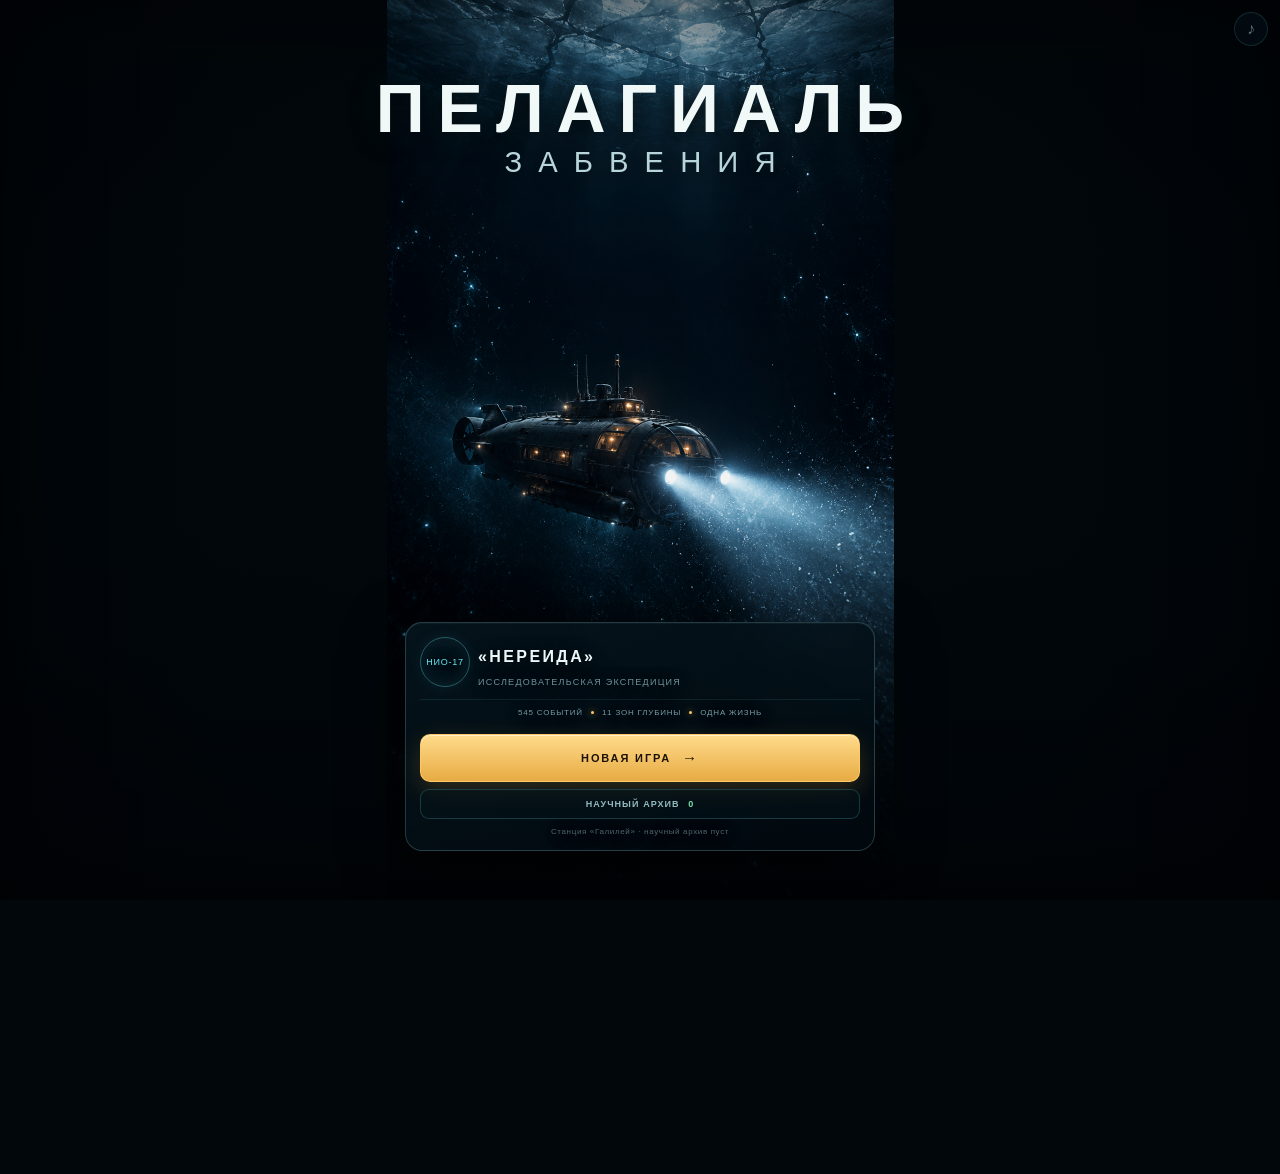
==== commit 24bd2d40: "Add files via upload" ====
--- a/index.html
+++ b/index.html
@@ -15,7 +15,7 @@
   <link rel="manifest" href="pelagial.webmanifest?v=30-clean-install">
   <link rel="icon" href="app-icon-192.png" type="image/png">
   <link rel="apple-touch-icon" href="app-icon-180.png">
-  <link rel="stylesheet" href="styles.css?v=35-tactical-display">
+  <link rel="stylesheet" href="styles.css?v=37-readable-ui">
 </head>
 <body>
   <main id="game">
@@ -192,6 +192,6 @@
   <script src="events-pack-horror.js?v=33-horror-150"></script>
   <script src="major-scenes.js?v=30-clean-install"></script>
   <script src="science-data.js?v=33-horror-150"></script>
-  <script src="app.js?v=35-tactical-display"></script>
+  <script src="app.js?v=37-readable-ui"></script>
 </body>
 </html>
--- a/styles.css
+++ b/styles.css
@@ -237,3 +237,39 @@
   .event-overlay::before{font-size:4.5px}.event-dialog{width:96vw;max-height:92dvh;padding:12px;display:block;overflow-y:auto}.event-dialog .event-art{height:82px;min-height:82px;margin:0 0 10px}.event-dialog .event-art::before{width:150px;height:150px}.event-dialog .event-art div{font-size:35px}.event-dialog>h2{margin:4px 0 7px;font-size:20px}.event-dialog>p{font-size:9px}.event-dialog>blockquote{font-size:8px}.event-dialog .event-choices{grid-template-columns:1fr;gap:5px}.event-dialog .event-choices button{min-height:0;padding:9px}.event-dialog .event-sequence{margin-bottom:8px}
 }
 @media(max-width:380px){.bridge-monitor{grid-template-columns:61px minmax(0,1fr)}.captain-station .brand small{display:none}.captain-station .mission-card h2{font-size:8px}.captain-station .mission-card p{display:block;font-size:4.5px}.captain-station .route-progress>span{display:block;font-size:3.8px}.captain-station .continue-btn small{display:block}.captain-station .captain-console{grid-template-columns:minmax(0,1fr) 63px}.captain-station .passive-sonar{width:60px;height:60px}.captain-station .speed-buttons b{font-size:4.5px}}
+
+/* v36 · readable interface typography */
+.captain-station .brand b{font-size:9px}.captain-station .brand small{font-size:6px}
+.captain-station .depth small{font-size:6px}.captain-station .depth strong{font-size:14px}
+.captain-station .interior-heading b{font-size:7px}.captain-station .interior-heading>span{font-size:6.5px}
+.captain-station .resource label{font-size:6px}.captain-station .resource label b{font-size:10px}
+.captain-station .mission-card small{font-size:6px}.captain-station .mission-card h2{font-size:14px}.captain-station .mission-card p{font-size:8px;line-height:1.4}
+.captain-station .route-progress>span{font-size:6px}
+.captain-station .small-btn{min-width:54px;padding:5px 6px;font-size:6px}.captain-station .archive-button b,.captain-station .cargo-button b{font-size:6px}
+.captain-station .journey-controls>small{font-size:6px}.captain-station .speed-buttons b{font-size:7px}.captain-station .speed-buttons span{font-size:5.5px}
+.captain-station .continue-btn span{font-size:8px}.captain-station .continue-btn small{font-size:5.5px}
+.captain-station .sonar-copy b{font-size:6px}.captain-station .message-log{font-size:6.5px}
+.dialog p{font-size:12px}.eyebrow{font-size:9px}.primary-btn{font-size:10px}
+.event-dialog>p{font-size:12px}.event-dialog>blockquote{font-size:11px}.event-choices b{font-size:11px}.event-choices span{font-size:9px}.event-choices small{font-size:8px}
+.effect{font-size:9px}.journal-entry small{font-size:8px}.journal-entry b{font-size:12px}.journal-entry p{font-size:10px}
+.cargo-summary span{font-size:9px}.cargo-summary small{font-size:8px}.cargo-slot div small{font-size:7px}.cargo-slot div b{font-size:11px}.cargo-slot p{font-size:9px}.cargo-slot button{font-size:8px}
+.archive-overview span{font-size:7px}.archive-overview p{font-size:10px}.archive-filters button{font-size:7.5px}.archive-entry summary small{font-size:7.5px}.archive-entry summary b{font-size:12px}.archive-entry summary em{font-size:8px}.archive-body small{font-size:7.5px}.archive-body b{font-size:10px}.archive-body p{font-size:10px}.archive-body footer{font-size:7px}
+.zone-subtitle{font-size:10px}.zone-dialog>p{font-size:12px}.zone-phenomena span{font-size:8px}.zone-risk span{font-size:8px}.zone-risk b{font-size:9px}
+.menu-vessel span{width:50px;height:50px;font-size:9px}.menu-vessel b{font-size:16px}.menu-vessel small{font-size:9px}.menu-meta{font-size:8px}.menu-archive-btn{font-size:9px}#intro #saveNote{font-size:8px}
+#intro .primary-btn{font-size:11px}
+
+@media(max-width:520px){
+  .bridge-monitor{left:2%;top:8%;width:96%;height:63%;padding:7px;grid-template-columns:82px minmax(0,1fr);grid-template-rows:40px 24px minmax(0,1fr) 108px 26px;gap:4px}
+  .captain-station .topbar{padding:4px 6px}.captain-station .brand>i{width:26px;height:26px;font-size:11px}.captain-station .brand b{font-size:9px}.captain-station .brand small{font-size:6px}.captain-station .depth small{font-size:6px}.captain-station .depth strong{font-size:14px}
+  .captain-station .interior-heading b{font-size:7px}.captain-station .interior-heading>span{font-size:6.5px}
+  .captain-station .resource{padding:5px 4px}.captain-station .resource label{font-size:6.5px}.captain-station .resource label b{font-size:10px}
+  .captain-station .mission-card{padding:6px 7px}.captain-station .mission-card small{font-size:6.5px}.captain-station .mission-card h2{font-size:13px}.captain-station .mission-card p{font-size:8px}.captain-station .route-progress>span{font-size:6px}
+  .captain-station .small-btn{min-width:52px;padding:4px 5px;font-size:6.2px}.captain-station .archive-button b,.captain-station .cargo-button b{font-size:6.2px}
+  .captain-station .captain-console{grid-template-columns:minmax(0,1fr) 91px;padding:5px 6px}.captain-station .passive-sonar{width:85px;height:85px}.captain-station .journey-controls>small{font-size:6.5px}.captain-station .speed-buttons b{font-size:7px}.captain-station .continue-btn span{font-size:8.5px}.captain-station .continue-btn small{font-size:5.8px}.captain-station .sonar-copy b{font-size:6.2px}.captain-station .message-log{font-size:7px}
+  .event-overlay::before{font-size:6px}.event-dialog>p{font-size:11px}.event-dialog>blockquote{font-size:10px}.event-choices b{font-size:11px}.event-choices span{font-size:9px}.event-choices small{font-size:8px}
+}
+
+@media(max-width:380px){
+  .bridge-monitor{grid-template-columns:78px minmax(0,1fr);grid-template-rows:38px 23px minmax(0,1fr) 104px 25px}
+  .captain-station .brand small{display:block;font-size:5.3px}.captain-station .mission-card h2{font-size:12px}.captain-station .mission-card p{display:-webkit-box;font-size:7px}.captain-station .route-progress>span{display:block;font-size:5.5px}.captain-station .continue-btn small{display:block}.captain-station .captain-console{grid-template-columns:minmax(0,1fr) 84px}.captain-station .passive-sonar{width:79px;height:79px}.captain-station .speed-buttons b{font-size:6.5px}
+}
